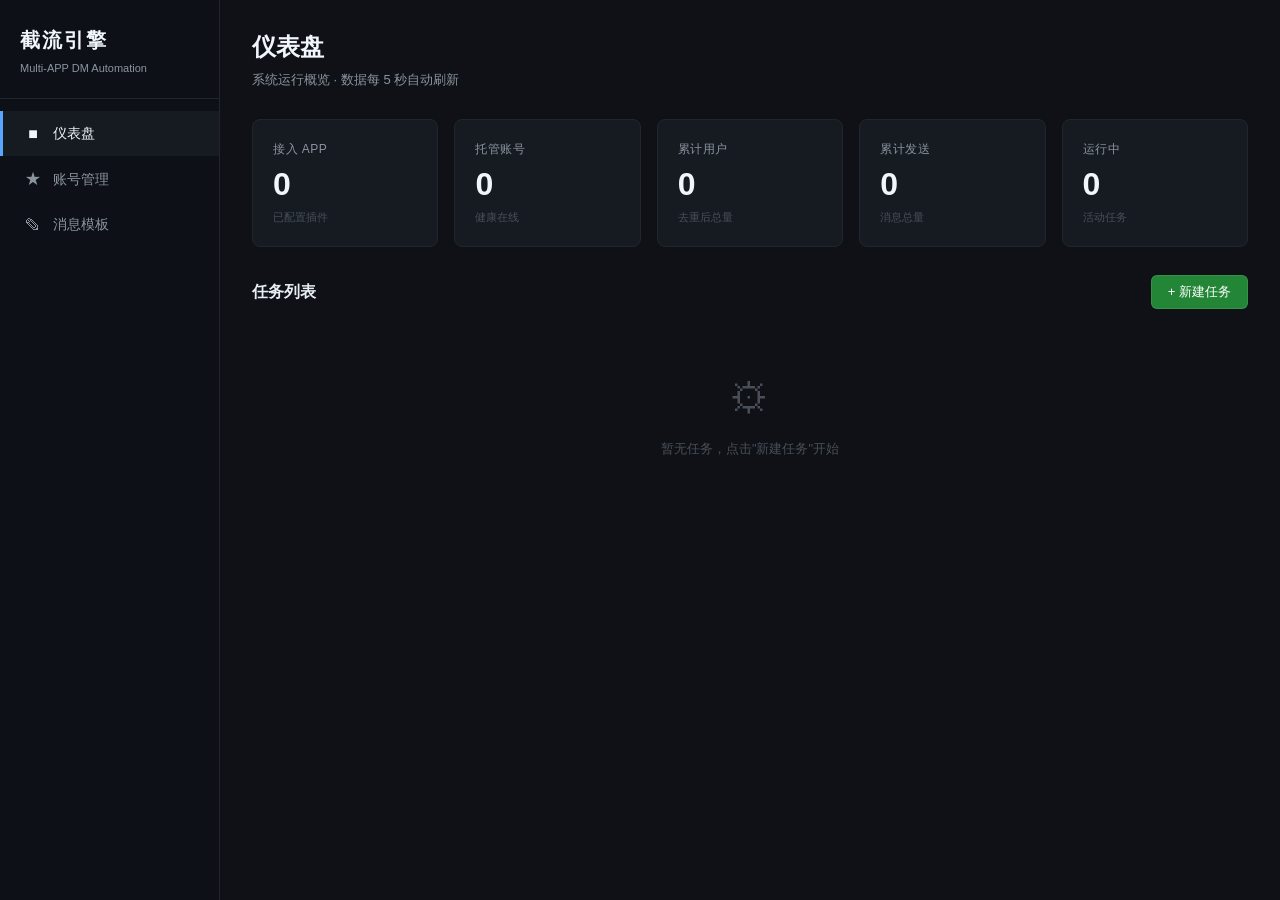
==== engine/static/index.html @ d3ec5ef3 "feat: add dashboard SPA with task/account/template management" ====
<!DOCTYPE html>
<html lang="zh-CN">
<head>
<meta charset="UTF-8">
<meta name="viewport" content="width=device-width, initial-scale=1.0">
<title>截流引擎 — 多APP私域自动化</title>
<style>
/* ===== Reset & Base ===== */
*, *::before, *::after { box-sizing: border-box; margin: 0; padding: 0; }
html, body { height: 100%; }
body {
  font-family: -apple-system, BlinkMacSystemFont, "Segoe UI", "PingFang SC", "Microsoft YaHei", "Helvetica Neue", sans-serif;
  background: #0f1117;
  color: #c9d1d9;
  font-size: 14px;
  line-height: 1.6;
  display: flex;
}
a { color: #58a6ff; text-decoration: none; }
a:hover { text-decoration: underline; }

/* ===== Sidebar ===== */
.sidebar {
  width: 220px;
  min-width: 220px;
  height: 100vh;
  position: sticky;
  top: 0;
  background: #0d1117;
  border-right: 1px solid #21262d;
  display: flex;
  flex-direction: column;
  padding: 0;
  z-index: 100;
}
.sidebar-logo {
  padding: 24px 20px 20px;
  border-bottom: 1px solid #21262d;
}
.sidebar-logo h1 {
  font-size: 20px;
  font-weight: 700;
  color: #f0f6fc;
  letter-spacing: 2px;
}
.sidebar-logo .subtitle {
  font-size: 11px;
  color: #8b949e;
  margin-top: 4px;
}
.sidebar-nav {
  flex: 1;
  padding: 12px 0;
}
.sidebar-nav a {
  display: flex;
  align-items: center;
  gap: 10px;
  padding: 10px 20px;
  color: #8b949e;
  font-size: 14px;
  transition: all 0.15s;
  cursor: pointer;
  border-left: 3px solid transparent;
}
.sidebar-nav a:hover { color: #c9d1d9; background: #161b22; text-decoration: none; }
.sidebar-nav a.active {
  color: #f0f6fc;
  background: #161b22;
  border-left-color: #58a6ff;
}
.sidebar-nav a .icon { font-size: 16px; width: 20px; text-align: center; }

/* ===== Main ===== */
.main {
  flex: 1;
  overflow-y: auto;
  padding: 28px 32px;
}

/* ===== Page Header ===== */
.page-header {
  margin-bottom: 28px;
}
.page-header h2 {
  font-size: 24px;
  font-weight: 600;
  color: #f0f6fc;
}
.page-header p {
  font-size: 13px;
  color: #8b949e;
  margin-top: 4px;
}

/* ===== Stats Row ===== */
.stats-row {
  display: grid;
  grid-template-columns: repeat(5, 1fr);
  gap: 16px;
  margin-bottom: 28px;
}
.stat-card {
  background: #161b22;
  border: 1px solid #21262d;
  border-radius: 8px;
  padding: 20px;
  transition: border-color 0.15s;
}
.stat-card:hover { border-color: #30363d; }
.stat-card .stat-label {
  font-size: 12px;
  color: #8b949e;
  text-transform: uppercase;
  letter-spacing: 0.5px;
  margin-bottom: 8px;
}
.stat-card .stat-value {
  font-size: 32px;
  font-weight: 700;
  color: #f0f6fc;
  line-height: 1.1;
}
.stat-card .stat-hint {
  font-size: 11px;
  color: #484f58;
  margin-top: 6px;
}

/* ===== Section ===== */
.section-header {
  display: flex;
  align-items: center;
  justify-content: space-between;
  margin-bottom: 16px;
}
.section-header h3 {
  font-size: 16px;
  font-weight: 600;
  color: #e6edf3;
}

/* ===== Buttons ===== */
.btn {
  display: inline-flex;
  align-items: center;
  gap: 6px;
  padding: 7px 16px;
  border-radius: 6px;
  font-size: 13px;
  font-weight: 500;
  cursor: pointer;
  border: 1px solid #30363d;
  background: #21262d;
  color: #c9d1d9;
  transition: all 0.15s;
  white-space: nowrap;
}
.btn:hover { background: #30363d; border-color: #484f58; }
.btn-primary {
  background: #238636;
  color: #fff;
  border-color: rgba(240,246,252,0.1);
}
.btn-primary:hover { background: #2ea043; }
.btn-danger { color: #f85149; }
.btn-danger:hover { background: #490202; border-color: #f85149; color: #fff; }
.btn-sm { padding: 4px 10px; font-size: 12px; }
.btn-xs { padding: 2px 8px; font-size: 11px; }

/* ===== Task Cards ===== */
.task-list {
  display: flex;
  flex-direction: column;
  gap: 12px;
}
.task-card {
  background: #161b22;
  border: 1px solid #21262d;
  border-radius: 8px;
  padding: 16px 20px;
  transition: border-color 0.15s;
}
.task-card:hover { border-color: #30363d; }
.task-card-header {
  display: flex;
  align-items: center;
  justify-content: space-between;
  margin-bottom: 10px;
}
.task-card-title {
  font-weight: 600;
  font-size: 14px;
  color: #e6edf3;
}
.task-card-meta {
  font-size: 12px;
  color: #8b949e;
}
.task-progress-bar {
  height: 6px;
  background: #21262d;
  border-radius: 3px;
  overflow: hidden;
  margin-bottom: 10px;
}
.task-progress-fill {
  height: 100%;
  background: linear-gradient(90deg, #238636, #2ea043);
  border-radius: 3px;
  transition: width 0.5s ease;
}
.task-detail-grid {
  display: grid;
  grid-template-columns: repeat(6, 1fr);
  gap: 8px;
  font-size: 12px;
}
.task-detail-item {
  text-align: center;
}
.task-detail-item .val {
  font-size: 16px;
  font-weight: 600;
  color: #e6edf3;
}
.task-detail-item .lbl {
  font-size: 10px;
  color: #8b949e;
  margin-top: 2px;
}
.task-actions {
  display: flex;
  gap: 8px;
  margin-top: 10px;
  justify-content: flex-end;
}
.status-badge {
  display: inline-block;
  padding: 2px 10px;
  border-radius: 12px;
  font-size: 11px;
  font-weight: 500;
}
.status-idle { background: #21262d; color: #8b949e; }
.status-running { background: #1b3a1e; color: #3fb950; }
.status-done { background: #0d2847; color: #58a6ff; }
.status-error { background: #490202; color: #f85149; }

/* ===== Modal ===== */
.modal-overlay {
  display: none;
  position: fixed;
  inset: 0;
  background: rgba(1,4,9,0.75);
  z-index: 1000;
  justify-content: center;
  align-items: flex-start;
  padding-top: 60px;
}
.modal-overlay.open { display: flex; }
.modal {
  background: #161b22;
  border: 1px solid #30363d;
  border-radius: 12px;
  width: 560px;
  max-width: 90vw;
  max-height: 80vh;
  overflow-y: auto;
  box-shadow: 0 8px 24px rgba(0,0,0,0.5);
}
.modal-header {
  display: flex;
  align-items: center;
  justify-content: space-between;
  padding: 18px 24px;
  border-bottom: 1px solid #21262d;
}
.modal-header h3 { font-size: 16px; font-weight: 600; color: #e6edf3; }
.modal-close {
  background: none;
  border: none;
  color: #8b949e;
  font-size: 20px;
  cursor: pointer;
  padding: 0;
  line-height: 1;
}
.modal-close:hover { color: #f0f6fc; }
.modal-body { padding: 24px; }
.modal-footer {
  padding: 16px 24px;
  border-top: 1px solid #21262d;
  display: flex;
  justify-content: flex-end;
  gap: 8px;
}

/* ===== Forms ===== */
.form-group { margin-bottom: 16px; }
.form-group label {
  display: block;
  font-size: 13px;
  font-weight: 500;
  color: #e6edf3;
  margin-bottom: 6px;
}
.form-group .hint {
  font-size: 11px;
  color: #8b949e;
  margin-left: 6px;
  font-weight: 400;
}
.form-control {
  width: 100%;
  padding: 8px 12px;
  border-radius: 6px;
  border: 1px solid #30363d;
  background: #0d1117;
  color: #c9d1d9;
  font-size: 13px;
  font-family: inherit;
  transition: border-color 0.15s;
}
.form-control:focus { outline: none; border-color: #58a6ff; box-shadow: 0 0 0 3px rgba(88,166,255,0.15); }
select.form-control { cursor: pointer; }
textarea.form-control { resize: vertical; min-height: 60px; }
.form-row { display: flex; gap: 12px; }
.form-row .form-group { flex: 1; }

/* ===== Tag List ===== */
.tag-list {
  display: flex;
  flex-wrap: wrap;
  gap: 6px;
  margin-top: 8px;
}
.tag {
  display: inline-flex;
  align-items: center;
  gap: 4px;
  padding: 3px 10px;
  border-radius: 4px;
  font-size: 12px;
  background: #21262d;
  color: #c9d1d9;
  border: 1px solid #30363d;
}
.tag .tag-remove {
  cursor: pointer;
  color: #8b949e;
  font-size: 14px;
  line-height: 1;
}
.tag .tag-remove:hover { color: #f85149; }

/* ===== Table ===== */
.data-table {
  width: 100%;
  border-collapse: collapse;
  font-size: 13px;
}
.data-table th {
  text-align: left;
  padding: 8px 12px;
  color: #8b949e;
  font-weight: 500;
  border-bottom: 1px solid #21262d;
  font-size: 12px;
}
.data-table td {
  padding: 8px 12px;
  border-bottom: 1px solid #21262d;
  color: #c9d1d9;
}
.data-table tr:hover td { background: #1c2129; }

/* ===== Toast ===== */
.toast-container {
  position: fixed;
  top: 20px;
  right: 20px;
  z-index: 9999;
  display: flex;
  flex-direction: column;
  gap: 8px;
}
.toast {
  padding: 12px 20px;
  border-radius: 6px;
  font-size: 13px;
  color: #fff;
  animation: slideIn 0.3s ease;
  max-width: 400px;
}
.toast-success { background: #238636; }
.toast-error { background: #da3633; }
.toast-info { background: #1f6feb; }
@keyframes slideIn {
  from { transform: translateX(100%); opacity: 0; }
  to { transform: translateX(0); opacity: 1; }
}

/* ===== Empty State ===== */
.empty-state {
  text-align: center;
  padding: 40px 20px;
  color: #484f58;
}
.empty-state .icon { font-size: 40px; margin-bottom: 10px; }
.empty-state p { font-size: 13px; }

/* ===== Loading ===== */
.loading { text-align: center; padding: 20px; color: #8b949e; font-size: 13px; }
.spinner {
  display: inline-block;
  width: 16px; height: 16px;
  border: 2px solid #30363d;
  border-top-color: #58a6ff;
  border-radius: 50%;
  animation: spin 0.6s linear infinite;
  vertical-align: middle;
  margin-right: 6px;
}
@keyframes spin { to { transform: rotate(360deg); } }

/* ===== Hidden ===== */
.hidden { display: none !important; }

/* ===== Scrollbar ===== */
::-webkit-scrollbar { width: 8px; }
::-webkit-scrollbar-track { background: #0d1117; }
::-webkit-scrollbar-thumb { background: #30363d; border-radius: 4px; }
::-webkit-scrollbar-thumb:hover { background: #484f58; }

/* ===== Responsive ===== */
@media (max-width: 900px) {
  .stats-row { grid-template-columns: repeat(3, 1fr); }
  .task-detail-grid { grid-template-columns: repeat(3, 1fr); }
}
@media (max-width: 600px) {
  .sidebar { width: 60px; min-width: 60px; }
  .sidebar-logo h1 { font-size: 14px; letter-spacing: 0; }
  .sidebar-logo .subtitle { display: none; }
  .sidebar-nav a span:not(.icon) { display: none; }
  .stats-row { grid-template-columns: repeat(2, 1fr); }
  .task-detail-grid { grid-template-columns: repeat(2, 1fr); }
  .form-row { flex-direction: column; }
}
</style>
</head>
<body>

<!-- ===== Sidebar ===== -->
<aside class="sidebar">
  <div class="sidebar-logo">
    <h1>截流引擎</h1>
    <div class="subtitle">Multi-APP DM Automation</div>
  </div>
  <nav class="sidebar-nav">
    <a data-view="dashboard" class="active" onclick="switchView('dashboard')">
      <span class="icon">&#9632;</span> 仪表盘
    </a>
    <a data-view="accounts" onclick="switchView('accounts')">
      <span class="icon">&#9733;</span> 账号管理
    </a>
    <a data-view="templates" onclick="switchView('templates')">
      <span class="icon">&#9998;</span> 消息模板
    </a>
  </nav>
</aside>

<!-- ===== Main Content ===== -->
<main class="main" id="mainContent"></main>

<!-- ===== Toast Container ===== -->
<div class="toast-container" id="toastContainer"></div>

<!-- ===== New Task Modal ===== -->
<div class="modal-overlay" id="taskModalOverlay">
  <div class="modal">
    <div class="modal-header">
      <h3>新建任务</h3>
      <button class="modal-close" onclick="closeModal('taskModalOverlay')">&times;</button>
    </div>
    <div class="modal-body">
      <div class="form-row">
        <div class="form-group">
          <label>目标 APP</label>
          <select class="form-control" id="taskAppSelect" onchange="onTaskAppChange()">
            <option value="">— 选择 APP —</option>
          </select>
        </div>
        <div class="form-group">
          <label>使用账号</label>
          <select class="form-control" id="taskAccountSelect">
            <option value="">— 先选择 APP —</option>
          </select>
        </div>
      </div>
      <div class="form-group">
        <label>筛选条件 <span class="hint">（可选，留空表示不限制）</span></label>
      </div>
      <div class="form-row">
        <div class="form-group">
          <label>性别限制</label>
          <select class="form-control" id="taskGenderFilter">
            <option value="">不限</option>
            <option value="male">男</option>
            <option value="female">女</option>
          </select>
        </div>
        <div class="form-group">
          <label>最高段位</label>
          <select class="form-control" id="taskRankFilter">
            <option value="0">不限</option>
            <option value="1">1段</option>
            <option value="2">2段</option>
            <option value="3">3段</option>
            <option value="4">4段</option>
            <option value="5">5段</option>
            <option value="6">6段</option>
            <option value="7">7段</option>
            <option value="8">8段</option>
            <option value="9">9段</option>
          </select>
        </div>
        <div class="form-group">
          <label>房间类型</label>
          <select class="form-control" id="taskRoomTypeFilter">
            <option value="">不限</option>
            <option value="public">公开房</option>
            <option value="private">私密房</option>
          </select>
        </div>
      </div>
      <div class="form-group">
        <label style="display:flex;align-items:center;gap:8px;cursor:pointer;">
          <input type="checkbox" id="taskSkipSent" style="width:16px;height:16px;accent-color:#238636;">
          跳过已发送用户
        </label>
      </div>
    </div>
    <div class="modal-footer">
      <button class="btn" onclick="closeModal('taskModalOverlay')">取消</button>
      <button class="btn btn-primary" onclick="createTask()">创建并启动</button>
    </div>
  </div>
</div>

<!-- ===== Account Management Modal ===== -->
<div class="modal-overlay" id="accountModalOverlay">
  <div class="modal">
    <div class="modal-header">
      <h3>账号管理</h3>
      <button class="modal-close" onclick="closeModal('accountModalOverlay')">&times;</button>
    </div>
    <div class="modal-body">
      <div class="form-group">
        <label>目标 APP</label>
        <select class="form-control" id="accountAppSelect" onchange="onAccountAppChange()">
          <option value="">— 选择 APP —</option>
        </select>
      </div>
      <div id="accountAddSection" class="hidden">
        <div style="border:1px solid #21262d;border-radius:8px;padding:16px;margin-bottom:16px;">
          <h4 style="font-size:14px;color:#e6edf3;margin-bottom:12px;">添加账号</h4>
          <div class="form-row">
            <div class="form-group">
              <label>手机号</label>
              <input class="form-control" id="newAccountPhone" placeholder="13800000000">
            </div>
            <div class="form-group">
              <label>Token</label>
              <input class="form-control" id="newAccountToken" placeholder="Bearer token 或 API key">
            </div>
          </div>
          <button class="btn btn-primary" onclick="addAccount()">添加</button>
        </div>
        <h4 style="font-size:14px;color:#e6edf3;margin-bottom:8px;">已有账号</h4>
        <div id="accountListContainer">
          <p class="empty-state">请先选择 APP</p>
        </div>
      </div>
    </div>
    <div class="modal-footer">
      <button class="btn" onclick="closeModal('accountModalOverlay')">关闭</button>
    </div>
  </div>
</div>

<!-- ===== Template Modal ===== -->
<div class="modal-overlay" id="templateModalOverlay">
  <div class="modal">
    <div class="modal-header">
      <h3>消息模板管理</h3>
      <button class="modal-close" onclick="closeModal('templateModalOverlay')">&times;</button>
    </div>
    <div class="modal-body">
      <div class="form-group">
        <label>目标 APP</label>
        <select class="form-control" id="templateAppSelect" onchange="loadTemplates()">
          <option value="">— 选择 APP —</option>
        </select>
      </div>
      <div id="templateEditSection" class="hidden">
        <div style="border:1px solid #21262d;border-radius:8px;padding:16px;margin-bottom:16px;">
          <h4 style="font-size:14px;color:#e6edf3;margin-bottom:12px;">添加模板</h4>
          <textarea class="form-control" id="newTemplateContent" placeholder="输入模板内容，支持 {nickname} {room_name} 等变量"></textarea>
          <button class="btn btn-primary" style="margin-top:8px;" onclick="addTemplate()">添加</button>
        </div>
        <h4 style="font-size:14px;color:#e6edf3;margin-bottom:8px;">当前模板列表</h4>
        <div id="templateListContainer">
          <p class="empty-state">请先选择 APP</p>
        </div>
        <button class="btn btn-primary" style="margin-top:12px;" onclick="saveTemplates()">保存修改</button>
      </div>
    </div>
    <div class="modal-footer">
      <button class="btn" onclick="closeModal('templateModalOverlay')">关闭</button>
    </div>
  </div>
</div>

<script>
// ===== State =====
let currentView = 'dashboard';
let apps = [];
let tasks = [];
let stats = {};
let accounts = [];
let templates = [];
let refreshTimer = null;

// ===== Init =====
document.addEventListener('DOMContentLoaded', () => {
  loadApps();
  switchView('dashboard');
  refreshTimer = setInterval(refreshCurrentView, 5000);
});

// ===== Navigation =====
function switchView(view) {
  currentView = view;
  document.querySelectorAll('.sidebar-nav a').forEach(a => a.classList.remove('active'));
  const link = document.querySelector(`[data-view="${view}"]`);
  if (link) link.classList.add('active');

  switch (view) {
    case 'dashboard': renderDashboard(); break;
    case 'accounts': renderAccountsPage(); break;
    case 'templates': renderTemplatesPage(); break;
  }
}

function refreshCurrentView() {
  switch (currentView) {
    case 'dashboard': fetchDashboardData().then(renderDashboard); break;
  }
}

// ===== Toast =====
function toast(msg, type = 'info') {
  const container = document.getElementById('toastContainer');
  const el = document.createElement('div');
  el.className = `toast toast-${type}`;
  el.textContent = msg;
  container.appendChild(el);
  setTimeout(() => { el.style.opacity = '0'; el.style.transition = 'opacity 0.3s'; }, 2500);
  setTimeout(() => el.remove(), 3000);
}

// ===== Modal =====
function openModal(id) { document.getElementById(id).classList.add('open'); }
function closeModal(id) { document.getElementById(id).classList.remove('open'); }

// ===== API =====
const API = {
  async get(url) {
    const res = await fetch(url);
    if (!res.ok) throw new Error(`HTTP ${res.status}: ${res.statusText}`);
    return res.json();
  },
  async post(url, data) {
    const res = await fetch(url, {
      method: 'POST',
      headers: { 'Content-Type': 'application/json' },
      body: JSON.stringify(data)
    });
    if (!res.ok) throw new Error(`HTTP ${res.status}: ${res.statusText}`);
    return res.json();
  },
  async put(url, data) {
    const res = await fetch(url, {
      method: 'PUT',
      headers: { 'Content-Type': 'application/json' },
      body: JSON.stringify(data)
    });
    if (!res.ok) throw new Error(`HTTP ${res.status}: ${res.statusText}`);
    return res.json();
  }
};

// ===== Loaders =====
async function loadApps() {
  try { apps = await API.get('/api/apps'); } catch (e) { console.error('loadApps:', e); }
  populateAppSelects();
}

async function fetchDashboardData() {
  try {
    const [s, t] = await Promise.all([API.get('/api/stats'), API.get('/api/tasks')]);
    stats = s; tasks = t;
  } catch (e) { console.error('fetchDashboardData:', e); }
}

function populateAppSelects() {
  const selects = ['taskAppSelect', 'accountAppSelect', 'templateAppSelect'];
  selects.forEach(id => {
    const sel = document.getElementById(id);
    if (!sel) return;
    sel.innerHTML = '<option value="">— 选择 APP —</option>';
    apps.forEach(a => {
      sel.innerHTML += `<option value="${escHtml(a.name)}">${escHtml(a.name)}${a.has_plugin ? '' : ' (无插件)'}</option>`;
    });
  });
}

// ===== Dashboard =====
async function renderDashboard() {
  const main = document.getElementById('mainContent');
  if (tasks.length === 0 && !stats.app_count) {
    // First load — show skeleton briefly, then fetch
    main.innerHTML = '<div class="loading"><span class="spinner"></span>加载中...</div>';
    await fetchDashboardData();
    // Re-render after fetch
  }

  let running = stats.running_tasks || 0;
  let sentTotal = stats.total_sent || 0;
  let appCount = stats.app_count || 0;
  let accountCount = stats.account_count || 0;
  let userTotal = stats.total_users || 0;

  let html = '';
  html += `<div class="page-header"><h2>仪表盘</h2><p>系统运行概览 · 数据每 5 秒自动刷新</p></div>`;
  html += `<div class="stats-row">`;
  html += statCard('接入 APP', appCount, '已配置插件');
  html += statCard('托管账号', accountCount, '健康在线');
  html += statCard('累计用户', userTotal, '去重后总量');
  html += statCard('累计发送', sentTotal, '消息总量');
  html += statCard('运行中', running, '活动任务');
  html += `</div>`;

  // Toolbar
  html += `<div class="section-header"><h3>任务列表</h3><button class="btn btn-primary" onclick="openNewTaskModal()">+ 新建任务</button></div>`;

  // Tasks
  if (!tasks || tasks.length === 0) {
    html += `<div class="empty-state"><div class="icon">&#9881;</div><p>暂无任务，点击"新建任务"开始</p></div>`;
  } else {
    html += `<div class="task-list">`;
    tasks.forEach(t => {
      html += renderTaskCard(t);
    });
    html += `</div>`;
  }

  main.innerHTML = html;
}

function statCard(label, value, hint) {
  return `<div class="stat-card">
    <div class="stat-label">${escHtml(label)}</div>
    <div class="stat-value">${value}</div>
    <div class="stat-hint">${escHtml(hint)}</div>
  </div>`;
}

function renderTaskCard(t) {
  let statusClass = 'status-idle';
  let statusText = '待启动';
  if (t.status === 'running') { statusClass = 'status-running'; statusText = '运行中'; }
  else if (t.status === 'done') { statusClass = 'status-done'; statusText = '已完成'; }
  else if (t.status === 'error') { statusClass = 'status-error'; statusText = '异常'; }

  let totalProc = (t.rooms_fetched || 0) + (t.users_fetched || 0) + (t.users_deduped || 0) + (t.msg_sent || 0);
  let totalMax = Math.max(totalProc, 1);
  let progress = totalProc > 0 ? Math.round(( (t.msg_success || 0) / Math.max(totalMax, 1) ) * 100) : 0;
  if (t.status === 'done') progress = 100;
  if (t.status === 'running' && progress === 0) progress = Math.min(Math.round(totalProc / 400 * 100), 90);

  return `<div class="task-card">
    <div class="task-card-header">
      <div>
        <span class="task-card-title">${escHtml(t.app_name || '—')} · 任务 #${t.id}</span>
        <span class="status-badge ${statusClass}" style="margin-left:10px;">${statusText}</span>
      </div>
      <div class="task-card-meta">创建于 ${t.created_at || '—'}</div>
    </div>
    <div class="task-progress-bar">
      <div class="task-progress-fill" style="width:${progress}%"></div>
    </div>
    <div class="task-detail-grid">
      <div class="task-detail-item"><div class="val">${t.rooms_fetched ?? '—'}</div><div class="lbl">房间获取</div></div>
      <div class="task-detail-item"><div class="val">${t.users_fetched ?? '—'}</div><div class="lbl">用户获取</div></div>
      <div class="task-detail-item"><div class="val">${t.users_deduped ?? '—'}</div><div class="lbl">去重用户</div></div>
      <div class="task-detail-item"><div class="val">${t.msg_sent ?? '—'}</div><div class="lbl">消息发送</div></div>
      <div class="task-detail-item"><div class="val">${t.msg_success ?? '—'}</div><div class="lbl">发送成功</div></div>
      <div class="task-detail-item"><div class="val">${t.msg_failed ?? '—'}</div><div class="lbl">发送失败</div></div>
    </div>
    <div class="task-actions">
      ${t.status === 'idle' ? `<button class="btn btn-sm btn-primary" onclick="runTask(${t.id})">&#9654; 启动</button>` : ''}
      ${t.status === 'running' ? `<button class="btn btn-sm" disabled>运行中...</button>` : ''}
    </div>
  </div>`;
}

// ===== New Task =====
async function openNewTaskModal() {
  populateAppSelects();
  document.getElementById('taskAccountSelect').innerHTML = '<option value="">— 先选择 APP —</option>';
  document.getElementById('taskGenderFilter').value = '';
  document.getElementById('taskRankFilter').value = '0';
  document.getElementById('taskRoomTypeFilter').value = '';
  document.getElementById('taskSkipSent').checked = false;
  openModal('taskModalOverlay');
}

async function onTaskAppChange() {
  const appName = document.getElementById('taskAppSelect').value;
  const sel = document.getElementById('taskAccountSelect');
  if (!appName) { sel.innerHTML = '<option value="">— 先选择 APP —</option>'; return; }
  sel.innerHTML = '<option value="">加载中...</option>';
  try {
    accounts = await API.get(`/api/accounts?app_name=${encodeURIComponent(appName)}`);
    sel.innerHTML = '<option value="">— 选择账号 —</option>';
    accounts.forEach(a => {
      sel.innerHTML += `<option value="${a.id}">${escHtml(a.phone)} (${escHtml(a.health_status)})</option>`;
    });
  } catch (e) {
    sel.innerHTML = '<option value="">加载失败</option>';
    toast('加载账号失败: ' + e.message, 'error');
  }
}

async function createTask() {
  const appName = document.getElementById('taskAppSelect').value;
  const accountId = document.getElementById('taskAccountSelect').value;
  if (!appName) return toast('请选择目标 APP', 'error');
  if (!accountId) return toast('请选择账号', 'error');

  const config = { filters: {} };
  const gender = document.getElementById('taskGenderFilter').value;
  const rankMax = document.getElementById('taskRankFilter').value;
  const roomType = document.getElementById('taskRoomTypeFilter').value;
  const skipSent = document.getElementById('taskSkipSent').checked;

  if (gender) config.filters.gender = gender;
  if (rankMax && rankMax !== '0') config.filters.rank_max = parseInt(rankMax);
  if (roomType) config.filters.room_type = roomType;
  if (skipSent) config.filters.skip_sent = true;

  try {
    const task = await API.post('/api/tasks', {
      app_name: appName,
      account_id: parseInt(accountId),
      config
    });
    closeModal('taskModalOverlay');
    toast(`任务 #${task.id} 已创建`, 'success');
    // Auto-run
    try {
      await API.post(`/api/tasks/${task.id}/run`);
      toast(`任务 #${task.id} 已启动`, 'success');
    } catch (e) {
      toast(`任务已创建但启动失败: ${e.message}`, 'error');
    }
    await fetchDashboardData();
    renderDashboard();
  } catch (e) {
    toast('创建任务失败: ' + e.message, 'error');
  }
}

async function runTask(id) {
  try {
    await API.post(`/api/tasks/${id}/run`);
    toast(`任务 #${id} 已启动`, 'success');
    await fetchDashboardData();
    renderDashboard();
  } catch (e) {
    toast('启动失败: ' + e.message, 'error');
  }
}

// ===== Accounts Page =====
function renderAccountsPage() {
  const main = document.getElementById('mainContent');
  main.innerHTML = `
    <div class="page-header">
      <h2>账号管理</h2>
      <p>管理与各 APP 绑定的运营账号</p>
    </div>
    <button class="btn btn-primary" onclick="openAccountModal()">+ 管理账号</button>
    <div style="margin-top:20px;" id="accountsPreview">
      <p class="empty-state">点击上方按钮进入账号管理</p>
    </div>
  `;
}

async function openAccountModal() {
  populateAppSelects();
  document.getElementById('accountAddSection').classList.add('hidden');
  document.getElementById('accountListContainer').innerHTML = '<p class="empty-state">请先选择 APP</p>';
  openModal('accountModalOverlay');
}

async function onAccountAppChange() {
  const appName = document.getElementById('accountAppSelect').value;
  if (!appName) {
    document.getElementById('accountAddSection').classList.add('hidden');
    return;
  }
  document.getElementById('accountAddSection').classList.remove('hidden');
  await loadAccountsForApp(appName);
}

async function loadAccountsForApp(appName) {
  const container = document.getElementById('accountListContainer');
  container.innerHTML = '<div class="loading"><span class="spinner"></span>加载中...</div>';
  try {
    accounts = await API.get(`/api/accounts?app_name=${encodeURIComponent(appName)}`);
    if (accounts.length === 0) {
      container.innerHTML = '<p class="empty-state">暂无账号，请添加</p>';
    } else {
      let html = '<table class="data-table"><thead><tr><th>ID</th><th>手机号</th><th>健康状态</th></tr></thead><tbody>';
      accounts.forEach(a => {
        html += `<tr><td>${a.id}</td><td>${escHtml(a.phone)}</td><td>${escHtml(a.health_status || '—')}</td></tr>`;
      });
      html += '</tbody></table>';
      container.innerHTML = html;
    }
  } catch (e) {
    container.innerHTML = '<p class="empty-state">加载失败</p>';
    toast('加载账号失败: ' + e.message, 'error');
  }
}

async function addAccount() {
  const appName = document.getElementById('accountAppSelect').value;
  const phone = document.getElementById('newAccountPhone').value.trim();
  const token = document.getElementById('newAccountToken').value.trim();
  if (!appName) return toast('请先选择 APP', 'error');
  if (!phone) return toast('请输入手机号', 'error');
  if (!token) return toast('请输入 Token', 'error');

  try {
    await API.post('/api/accounts', { app_name: appName, phone, token });
    toast('账号添加成功', 'success');
    document.getElementById('newAccountPhone').value = '';
    document.getElementById('newAccountToken').value = '';
    await loadAccountsForApp(appName);
  } catch (e) {
    toast('添加失败: ' + e.message, 'error');
  }
}

// ===== Templates Page =====
function renderTemplatesPage() {
  const main = document.getElementById('mainContent');
  main.innerHTML = `
    <div class="page-header">
      <h2>消息模板</h2>
      <p>管理各 APP 的私信模板内容</p>
    </div>
    <button class="btn btn-primary" onclick="openTemplateModal()">管理模板</button>
    <div style="margin-top:20px;" id="templatesPreview">
      <p class="empty-state">点击上方按钮进入模板管理</p>
    </div>
  `;
}

async function openTemplateModal() {
  populateAppSelects();
  document.getElementById('templateEditSection').classList.add('hidden');
  document.getElementById('templateListContainer').innerHTML = '<p class="empty-state">请先选择 APP</p>';
  openModal('templateModalOverlay');
}

async function loadTemplates() {
  const appName = document.getElementById('templateAppSelect').value;
  if (!appName) {
    document.getElementById('templateEditSection').classList.add('hidden');
    return;
  }
  document.getElementById('templateEditSection').classList.remove('hidden');
  const container = document.getElementById('templateListContainer');
  container.innerHTML = '<div class="loading"><span class="spinner"></span>加载中...</div>';
  try {
    const data = await API.get(`/api/templates/${encodeURIComponent(appName)}`);
    templates = data.templates || [];
    if (templates.length === 0) {
      container.innerHTML = '<p class="empty-state">暂无模板，请添加</p>';
    } else {
      let html = '';
      templates.forEach((t, i) => {
        html += `<div class="tag" style="margin-bottom:4px;display:flex;justify-content:space-between;align-items:center;padding:8px 12px;">
          <span style="flex:1;word-break:break-all;">${escHtml(t)}</span>
          <span class="tag-remove" onclick="removeTemplate(${i})" title="删除">&times;</span>
        </div>`;
      });
      container.innerHTML = html;
    }
  } catch (e) {
    container.innerHTML = '<p class="empty-state">加载失败</p>';
    toast('加载模板失败: ' + e.message, 'error');
  }
}

function removeTemplate(index) {
  templates.splice(index, 1);
  renderTemplateList();
}

function renderTemplateList() {
  const container = document.getElementById('templateListContainer');
  if (templates.length === 0) {
    container.innerHTML = '<p class="empty-state">暂无模板，请添加</p>';
  } else {
    let html = '';
    templates.forEach((t, i) => {
      html += `<div class="tag" style="margin-bottom:4px;display:flex;justify-content:space-between;align-items:center;padding:8px 12px;">
        <span style="flex:1;word-break:break-all;">${escHtml(t)}</span>
        <span class="tag-remove" onclick="removeTemplate(${i})" title="删除">&times;</span>
      </div>`;
    });
    container.innerHTML = html;
  }
}

function addTemplate() {
  const textarea = document.getElementById('newTemplateContent');
  const content = textarea.value.trim();
  if (!content) return toast('请输入模板内容', 'error');
  templates.push(content);
  textarea.value = '';
  renderTemplateList();
  toast('模板已添加（尚未保存）', 'info');
}

async function saveTemplates() {
  const appName = document.getElementById('templateAppSelect').value;
  if (!appName) return toast('请先选择 APP', 'error');
  try {
    await API.put(`/api/templates/${encodeURIComponent(appName)}`, {
      app_name: appName,
      templates
    });
    toast('模板保存成功', 'success');
  } catch (e) {
    toast('保存失败: ' + e.message, 'error');
  }
}

// ===== Utility =====
function escHtml(str) {
  if (str === null || str === undefined) return '';
  const div = document.createElement('div');
  div.textContent = str;
  return div.innerHTML;
}

// ===== Overlay click to close =====
document.addEventListener('click', (e) => {
  if (e.target.classList.contains('modal-overlay')) {
    e.target.classList.remove('open');
  }
});

// ===== Keyboard =====
document.addEventListener('keydown', (e) => {
  if (e.key === 'Escape') {
    document.querySelectorAll('.modal-overlay.open').forEach(o => o.classList.remove('open'));
  }
});
</script>
</body>
</html>
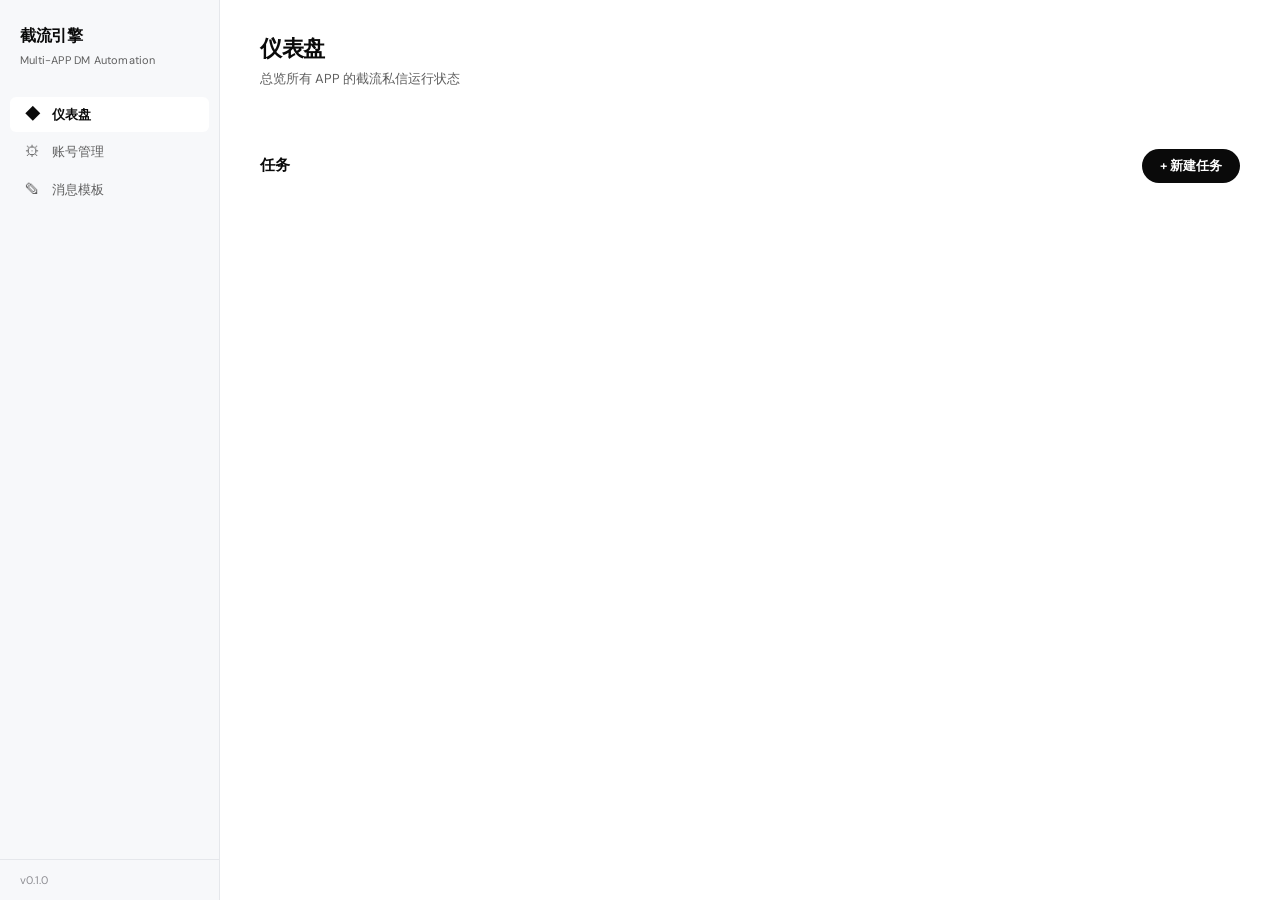
==== commit 123a06ba: "refactor: redesign dashboard with light theme and DESIGN.md tokens - Switch from dark to light theme" ====
--- a/engine/static/index.html
+++ b/engine/static/index.html
@@ -3,1087 +3,745 @@
 <head>
 <meta charset="UTF-8">
 <meta name="viewport" content="width=device-width, initial-scale=1.0">
-<title>截流引擎 — 多APP私域自动化</title>
+<title>截流引擎</title>
+<link rel="preconnect" href="https://fonts.googleapis.com">
+<link rel="preconnect" href="https://fonts.gstatic.com" crossorigin>
+<link href="https://fonts.googleapis.com/css2?family=DM+Sans:wght@400;500;600;700&display=swap" rel="stylesheet">
 <style>
-/* ===== Reset & Base ===== */
+/* ── Reset & Base ── */
 *, *::before, *::after { box-sizing: border-box; margin: 0; padding: 0; }
 html, body { height: 100%; }
 body {
-  font-family: -apple-system, BlinkMacSystemFont, "Segoe UI", "PingFang SC", "Microsoft YaHei", "Helvetica Neue", sans-serif;
-  background: #0f1117;
-  color: #c9d1d9;
+  font-family: "DM Sans", -apple-system, BlinkMacSystemFont, "PingFang SC", "Microsoft YaHei", sans-serif;
+  background: #ffffff;
+  color: #222222;
   font-size: 14px;
-  line-height: 1.6;
+  line-height: 1.5;
   display: flex;
-}
-a { color: #58a6ff; text-decoration: none; }
-a:hover { text-decoration: underline; }
-
-/* ===== Sidebar ===== */
+  -webkit-font-smoothing: antialiased;
+}
+
+/* ── Sidebar ── */
 .sidebar {
-  width: 220px;
-  min-width: 220px;
-  height: 100vh;
-  position: sticky;
-  top: 0;
-  background: #0d1117;
-  border-right: 1px solid #21262d;
-  display: flex;
-  flex-direction: column;
-  padding: 0;
-  z-index: 100;
-}
-.sidebar-logo {
-  padding: 24px 20px 20px;
-  border-bottom: 1px solid #21262d;
-}
-.sidebar-logo h1 {
-  font-size: 20px;
-  font-weight: 700;
-  color: #f0f6fc;
-  letter-spacing: 2px;
-}
-.sidebar-logo .subtitle {
-  font-size: 11px;
-  color: #8b949e;
-  margin-top: 4px;
-}
-.sidebar-nav {
-  flex: 1;
-  padding: 12px 0;
-}
+  width: 220px; min-width: 220px; height: 100vh;
+  position: sticky; top: 0;
+  background: #f7f8fa;
+  border-right: 1px solid #e5e7eb;
+  display: flex; flex-direction: column;
+  padding: 0; z-index: 100;
+}
+.sidebar-brand { padding: 24px 20px 20px; }
+.sidebar-brand .logo {
+  font-size: 16px; font-weight: 700; color: #0a0a0a;
+  letter-spacing: -0.3px;
+}
+.sidebar-brand .sub {
+  font-size: 11px; color: #5f5f5f; margin-top: 4px; letter-spacing: 0.2px;
+}
+.sidebar-nav { flex: 1; padding: 8px 10px; display: flex; flex-direction: column; gap: 2px; }
 .sidebar-nav a {
-  display: flex;
-  align-items: center;
-  gap: 10px;
-  padding: 10px 20px;
-  color: #8b949e;
-  font-size: 14px;
-  transition: all 0.15s;
-  cursor: pointer;
-  border-left: 3px solid transparent;
-}
-.sidebar-nav a:hover { color: #c9d1d9; background: #161b22; text-decoration: none; }
-.sidebar-nav a.active {
-  color: #f0f6fc;
-  background: #161b22;
-  border-left-color: #58a6ff;
-}
-.sidebar-nav a .icon { font-size: 16px; width: 20px; text-align: center; }
-
-/* ===== Main ===== */
-.main {
-  flex: 1;
-  overflow-y: auto;
-  padding: 28px 32px;
-}
-
-/* ===== Page Header ===== */
-.page-header {
-  margin-bottom: 28px;
-}
-.page-header h2 {
-  font-size: 24px;
-  font-weight: 600;
-  color: #f0f6fc;
-}
-.page-header p {
-  font-size: 13px;
-  color: #8b949e;
-  margin-top: 4px;
-}
-
-/* ===== Stats Row ===== */
-.stats-row {
-  display: grid;
-  grid-template-columns: repeat(5, 1fr);
-  gap: 16px;
-  margin-bottom: 28px;
-}
-.stat-card {
-  background: #161b22;
-  border: 1px solid #21262d;
-  border-radius: 8px;
-  padding: 20px;
-  transition: border-color 0.15s;
-}
-.stat-card:hover { border-color: #30363d; }
-.stat-card .stat-label {
+  display: flex; align-items: center; gap: 10px;
+  padding: 8px 12px; border-radius: 6px;
+  color: #5f5f5f; font-size: 13px; font-weight: 500;
+  cursor: pointer; text-decoration: none;
+  transition: background 150ms ease, color 150ms ease;
+}
+.sidebar-nav a:hover { color: #222222; background: #eaecf0; }
+.sidebar-nav a.active { color: #0a0a0a; background: #ffffff; font-weight: 600; }
+.sidebar-nav a .nav-icon { font-size: 15px; width: 20px; text-align: center; line-height: 1; }
+
+.sidebar-footer {
+  padding: 12px 20px; border-top: 1px solid #e5e7eb;
+  font-size: 11px; color: #8e8e93;
+}
+
+/* ── Main ── */
+.main { flex: 1; overflow-y: auto; }
+
+/* ── View switching ── */
+.view { display: none; padding: 32px 40px; }
+.view.active { display: block; }
+
+/* ── Page header ── */
+.page-hd { margin-bottom: 28px; }
+.page-hd h2 { font-size: 22px; font-weight: 700; color: #0a0a0a; letter-spacing: -0.3px; }
+.page-hd p { font-size: 13px; color: #5f5f5f; margin-top: 4px; }
+
+/* ── Stats strip ── */
+.stats-strip {
+  display: flex; gap: 0;
+  background: #f7f8fa; border-radius: 12px;
+  padding: 0; margin-bottom: 32px;
+}
+.stat-item {
+  flex: 1; padding: 20px 24px;
+  border-right: 1px solid #e5e7eb;
+}
+.stat-item:last-child { border-right: none; }
+.stat-item .stat-value {
+  font-size: 28px; font-weight: 700; color: #0a0a0a;
+  letter-spacing: -1px; line-height: 1.1;
+}
+.stat-item .stat-label { font-size: 12px; color: #5f5f5f; margin-top: 6px; font-weight: 500; }
+.stat-item .stat-sub {
+  font-size: 11px; color: #1456f0; margin-top: 4px; font-weight: 600;
+  display: flex; align-items: center; gap: 4px;
+}
+
+/* ── Section header ── */
+.section-hd {
+  display: flex; justify-content: space-between; align-items: center;
+  margin-bottom: 16px;
+}
+.section-hd h3 { font-size: 15px; font-weight: 600; color: #0a0a0a; }
+
+/* ── Buttons ── */
+.btn {
+  display: inline-flex; align-items: center; gap: 6px;
+  padding: 8px 18px; border-radius: 9999px;
+  font-family: inherit; font-size: 13px; font-weight: 600;
+  cursor: pointer; border: none; line-height: 1.4;
+  transition: background 150ms ease, opacity 150ms ease;
+}
+.btn-primary { background: #0a0a0a; color: #ffffff; }
+.btn-primary:hover { background: #222222; }
+.btn-secondary { background: transparent; color: #0a0a0a; border: 1px solid #0a0a0a; }
+.btn-secondary:hover { background: #f7f8fa; }
+.btn-ghost { background: transparent; color: #5f5f5f; border: 1px solid #e5e7eb; }
+.btn-ghost:hover { background: #f7f8fa; color: #222222; }
+.btn-danger { background: transparent; color: #d45656; border: 1px solid #d45656; }
+.btn-danger:hover { background: #fef5f5; }
+.btn-sm { padding: 5px 12px; font-size: 11px; }
+
+/* ── Task list ── */
+.task-list { display: flex; flex-direction: column; gap: 12px; }
+.task-card {
+  background: #ffffff; border: 1px solid #e5e7eb; border-radius: 16px;
+  padding: 20px 24px;
+  transition: box-shadow 150ms ease;
+}
+.task-card:hover { box-shadow: 0 1px 2px rgba(0,0,0,0.04); }
+.task-card.running { background: #f9faff; border-color: #bfdbfe; }
+
+.task-card .tc-top {
+  display: flex; justify-content: space-between; align-items: flex-start;
+  margin-bottom: 12px;
+}
+.task-card .tc-app {
+  display: flex; align-items: center; gap: 8px;
+}
+.task-card .tc-app .app-avatar {
+  width: 36px; height: 36px; border-radius: 10px;
+  background: #f7f8fa; border: 1px solid #e5e7eb;
+  display: flex; align-items: center; justify-content: center;
+  font-size: 16px;
+}
+.task-card .tc-app .app-name { font-size: 15px; font-weight: 600; color: #0a0a0a; }
+.task-card .tc-app .task-id { font-size: 11px; color: #8e8e93; }
+
+.task-card .tc-status {
+  display: inline-flex; align-items: center; gap: 5px;
+  padding: 4px 10px; border-radius: 9999px;
+  font-size: 11px; font-weight: 600;
+}
+.tc-status.running { background: #e8ffea; color: #1ba673; }
+.tc-status.done { background: #f7f8fa; color: #5f5f5f; }
+.tc-status.failed { background: #fef5f5; color: #d45656; }
+.tc-status.pending { background: #f7f8fa; color: #8e8e93; }
+.tc-status .dot { width: 6px; height: 6px; border-radius: 50%; }
+.tc-status.running .dot { background: #1ba673; }
+.tc-status.failed .dot { background: #d45656; }
+
+.task-card .tc-progress {
+  height: 4px; background: #f2f3f5; border-radius: 2px;
+  margin-bottom: 14px; overflow: hidden;
+}
+.task-card .tc-progress .bar {
+  height: 100%; background: #1456f0; border-radius: 2px;
+  transition: width 300ms ease;
+}
+.task-card .tc-progress .bar.done { background: #1ba673; }
+.task-card .tc-progress .bar.failed { background: #d45656; }
+
+.task-card .tc-meta {
+  display: grid; grid-template-columns: repeat(6, 1fr); gap: 12px;
   font-size: 12px;
-  color: #8b949e;
-  text-transform: uppercase;
-  letter-spacing: 0.5px;
-  margin-bottom: 8px;
-}
-.stat-card .stat-value {
-  font-size: 32px;
-  font-weight: 700;
-  color: #f0f6fc;
-  line-height: 1.1;
-}
-.stat-card .stat-hint {
-  font-size: 11px;
-  color: #484f58;
-  margin-top: 6px;
-}
-
-/* ===== Section ===== */
-.section-header {
-  display: flex;
-  align-items: center;
-  justify-content: space-between;
-  margin-bottom: 16px;
-}
-.section-header h3 {
-  font-size: 16px;
-  font-weight: 600;
-  color: #e6edf3;
-}
-
-/* ===== Buttons ===== */
-.btn {
-  display: inline-flex;
-  align-items: center;
-  gap: 6px;
-  padding: 7px 16px;
-  border-radius: 6px;
-  font-size: 13px;
-  font-weight: 500;
-  cursor: pointer;
-  border: 1px solid #30363d;
-  background: #21262d;
-  color: #c9d1d9;
-  transition: all 0.15s;
-  white-space: nowrap;
-}
-.btn:hover { background: #30363d; border-color: #484f58; }
-.btn-primary {
-  background: #238636;
-  color: #fff;
-  border-color: rgba(240,246,252,0.1);
-}
-.btn-primary:hover { background: #2ea043; }
-.btn-danger { color: #f85149; }
-.btn-danger:hover { background: #490202; border-color: #f85149; color: #fff; }
-.btn-sm { padding: 4px 10px; font-size: 12px; }
-.btn-xs { padding: 2px 8px; font-size: 11px; }
-
-/* ===== Task Cards ===== */
-.task-list {
-  display: flex;
-  flex-direction: column;
-  gap: 12px;
-}
-.task-card {
-  background: #161b22;
-  border: 1px solid #21262d;
-  border-radius: 8px;
-  padding: 16px 20px;
-  transition: border-color 0.15s;
-}
-.task-card:hover { border-color: #30363d; }
-.task-card-header {
-  display: flex;
-  align-items: center;
-  justify-content: space-between;
-  margin-bottom: 10px;
-}
-.task-card-title {
-  font-weight: 600;
-  font-size: 14px;
-  color: #e6edf3;
-}
-.task-card-meta {
-  font-size: 12px;
-  color: #8b949e;
-}
-.task-progress-bar {
-  height: 6px;
-  background: #21262d;
-  border-radius: 3px;
-  overflow: hidden;
-  margin-bottom: 10px;
-}
-.task-progress-fill {
-  height: 100%;
-  background: linear-gradient(90deg, #238636, #2ea043);
-  border-radius: 3px;
-  transition: width 0.5s ease;
-}
-.task-detail-grid {
-  display: grid;
-  grid-template-columns: repeat(6, 1fr);
-  gap: 8px;
-  font-size: 12px;
-}
-.task-detail-item {
-  text-align: center;
-}
-.task-detail-item .val {
-  font-size: 16px;
-  font-weight: 600;
-  color: #e6edf3;
-}
-.task-detail-item .lbl {
-  font-size: 10px;
-  color: #8b949e;
-  margin-top: 2px;
-}
-.task-actions {
-  display: flex;
-  gap: 8px;
-  margin-top: 10px;
-  justify-content: flex-end;
-}
-.status-badge {
-  display: inline-block;
-  padding: 2px 10px;
-  border-radius: 12px;
-  font-size: 11px;
-  font-weight: 500;
-}
-.status-idle { background: #21262d; color: #8b949e; }
-.status-running { background: #1b3a1e; color: #3fb950; }
-.status-done { background: #0d2847; color: #58a6ff; }
-.status-error { background: #490202; color: #f85149; }
-
-/* ===== Modal ===== */
+}
+.task-card .tc-meta .meta-item .meta-val { font-weight: 600; color: #0a0a0a; }
+.task-card .tc-meta .meta-item .meta-lbl { font-size: 10px; color: #8e8e93; margin-top: 1px; }
+
+.task-card .tc-actions { margin-top: 14px; display: flex; gap: 8px; }
+
+/* ── Empty state ── */
+.empty-state {
+  text-align: center; padding: 48px 20px; color: #8e8e93;
+}
+.empty-state .empty-icon { font-size: 32px; margin-bottom: 8px; }
+.empty-state p { font-size: 13px; }
+
+/* ── Account panel ── */
+.acct-grid { display: grid; grid-template-columns: 1fr 340px; gap: 32px; }
+.acct-list-card {
+  background: #ffffff; border: 1px solid #e5e7eb; border-radius: 16px;
+  padding: 20px 24px;
+}
+.acct-list-card h4 { font-size: 14px; font-weight: 600; color: #0a0a0a; margin-bottom: 14px; }
+.acct-table { width: 100%; border-collapse: collapse; font-size: 13px; }
+.acct-table th {
+  text-align: left; padding: 8px 12px; color: #5f5f5f;
+  font-size: 11px; font-weight: 600; text-transform: uppercase;
+  letter-spacing: 0.5px; border-bottom: 1px solid #e5e7eb;
+}
+.acct-table td {
+  padding: 8px 12px; border-bottom: 1px solid #f2f3f5; color: #222222;
+}
+.acct-table td.health-ok { color: #1ba673; }
+.acct-table td.health-warn { color: #d29922; }
+
+.acct-form-card {
+  background: #f7f8fa; border: 1px solid #e5e7eb; border-radius: 16px;
+  padding: 20px 24px; height: fit-content;
+}
+.acct-form-card h4 { font-size: 14px; font-weight: 600; color: #0a0a0a; margin-bottom: 16px; }
+
+.form-group { margin-bottom: 14px; }
+.form-group label {
+  display: block; font-size: 12px; font-weight: 600; color: #222222;
+  margin-bottom: 6px;
+}
+.form-group input, .form-group select {
+  width: 100%; padding: 8px 12px; border-radius: 8px;
+  border: 1px solid #e5e7eb; background: #ffffff;
+  font-family: inherit; font-size: 13px; color: #0a0a0a;
+  height: 40px; transition: border 150ms ease;
+}
+.form-group input:focus, .form-group select:focus {
+  outline: none; border-color: #1456f0; border-width: 2px;
+}
+
+/* ── Template panel ── */
+.tpl-grid { display: grid; grid-template-columns: 1fr 340px; gap: 32px; }
+.tpl-list-card {
+  background: #ffffff; border: 1px solid #e5e7eb; border-radius: 16px;
+  padding: 20px 24px;
+}
+.tpl-list-card h4 { font-size: 14px; font-weight: 600; color: #0a0a0a; margin-bottom: 14px; }
+.tpl-item {
+  display: flex; align-items: center; gap: 10px;
+  padding: 10px 0; border-bottom: 1px solid #f2f3f5;
+}
+.tpl-item:last-child { border-bottom: none; }
+.tpl-item .tpl-num {
+  width: 24px; height: 24px; border-radius: 9999px;
+  background: #f7f8fa; color: #5f5f5f;
+  font-size: 11px; font-weight: 600;
+  display: flex; align-items: center; justify-content: center;
+  flex-shrink: 0;
+}
+.tpl-item .tpl-text { flex: 1; font-size: 13px; color: #222222; }
+.tpl-item .tpl-remove {
+  width: 28px; height: 28px; border-radius: 9999px;
+  border: 1px solid #e5e7eb; background: #ffffff;
+  color: #8e8e93; cursor: pointer; font-size: 14px;
+  display: flex; align-items: center; justify-content: center;
+  transition: all 150ms ease;
+}
+.tpl-item .tpl-remove:hover { border-color: #d45656; color: #d45656; }
+
+.tpl-form-card {
+  background: #f7f8fa; border: 1px solid #e5e7eb; border-radius: 16px;
+  padding: 20px 24px; height: fit-content;
+}
+.tpl-form-card h4 { font-size: 14px; font-weight: 600; color: #0a0a0a; margin-bottom: 16px; }
+.tpl-form-card textarea {
+  width: 100%; padding: 10px 12px; border-radius: 8px;
+  border: 1px solid #e5e7eb; background: #ffffff;
+  font-family: inherit; font-size: 13px; color: #0a0a0a;
+  resize: vertical; min-height: 80px;
+  transition: border 150ms ease;
+}
+.tpl-form-card textarea:focus { outline: none; border-color: #1456f0; border-width: 2px; }
+
+/* ── Modal ── */
 .modal-overlay {
-  display: none;
-  position: fixed;
-  inset: 0;
-  background: rgba(1,4,9,0.75);
-  z-index: 1000;
-  justify-content: center;
-  align-items: flex-start;
-  padding-top: 60px;
-}
-.modal-overlay.open { display: flex; }
+  display: none; position: fixed; inset: 0;
+  background: rgba(10,10,10,0.3); z-index: 200;
+  justify-content: center; align-items: center;
+}
+.modal-overlay.show { display: flex; }
 .modal {
-  background: #161b22;
-  border: 1px solid #30363d;
-  border-radius: 12px;
-  width: 560px;
-  max-width: 90vw;
-  max-height: 80vh;
-  overflow-y: auto;
-  box-shadow: 0 8px 24px rgba(0,0,0,0.5);
-}
-.modal-header {
-  display: flex;
-  align-items: center;
-  justify-content: space-between;
-  padding: 18px 24px;
-  border-bottom: 1px solid #21262d;
-}
-.modal-header h3 { font-size: 16px; font-weight: 600; color: #e6edf3; }
-.modal-close {
-  background: none;
-  border: none;
-  color: #8b949e;
-  font-size: 20px;
-  cursor: pointer;
-  padding: 0;
-  line-height: 1;
-}
-.modal-close:hover { color: #f0f6fc; }
-.modal-body { padding: 24px; }
-.modal-footer {
-  padding: 16px 24px;
-  border-top: 1px solid #21262d;
-  display: flex;
-  justify-content: flex-end;
-  gap: 8px;
-}
-
-/* ===== Forms ===== */
-.form-group { margin-bottom: 16px; }
-.form-group label {
-  display: block;
-  font-size: 13px;
-  font-weight: 500;
-  color: #e6edf3;
-  margin-bottom: 6px;
-}
-.form-group .hint {
-  font-size: 11px;
-  color: #8b949e;
-  margin-left: 6px;
-  font-weight: 400;
-}
-.form-control {
-  width: 100%;
-  padding: 8px 12px;
-  border-radius: 6px;
-  border: 1px solid #30363d;
-  background: #0d1117;
-  color: #c9d1d9;
-  font-size: 13px;
-  font-family: inherit;
-  transition: border-color 0.15s;
-}
-.form-control:focus { outline: none; border-color: #58a6ff; box-shadow: 0 0 0 3px rgba(88,166,255,0.15); }
-select.form-control { cursor: pointer; }
-textarea.form-control { resize: vertical; min-height: 60px; }
-.form-row { display: flex; gap: 12px; }
-.form-row .form-group { flex: 1; }
-
-/* ===== Tag List ===== */
-.tag-list {
-  display: flex;
-  flex-wrap: wrap;
-  gap: 6px;
-  margin-top: 8px;
-}
-.tag {
-  display: inline-flex;
-  align-items: center;
-  gap: 4px;
-  padding: 3px 10px;
-  border-radius: 4px;
-  font-size: 12px;
-  background: #21262d;
-  color: #c9d1d9;
-  border: 1px solid #30363d;
-}
-.tag .tag-remove {
-  cursor: pointer;
-  color: #8b949e;
-  font-size: 14px;
-  line-height: 1;
-}
-.tag .tag-remove:hover { color: #f85149; }
-
-/* ===== Table ===== */
-.data-table {
-  width: 100%;
-  border-collapse: collapse;
-  font-size: 13px;
-}
-.data-table th {
-  text-align: left;
-  padding: 8px 12px;
-  color: #8b949e;
-  font-weight: 500;
-  border-bottom: 1px solid #21262d;
-  font-size: 12px;
-}
-.data-table td {
-  padding: 8px 12px;
-  border-bottom: 1px solid #21262d;
-  color: #c9d1d9;
-}
-.data-table tr:hover td { background: #1c2129; }
-
-/* ===== Toast ===== */
-.toast-container {
-  position: fixed;
-  top: 20px;
-  right: 20px;
-  z-index: 9999;
-  display: flex;
-  flex-direction: column;
-  gap: 8px;
-}
+  background: #ffffff; border: 1px solid #e5e7eb; border-radius: 20px;
+  padding: 28px; width: 460px; max-height: 85vh; overflow-y: auto;
+  box-shadow: 0 12px 16px -4px rgba(36,36,36,0.08);
+}
+.modal h3 { font-size: 17px; font-weight: 700; color: #0a0a0a; margin-bottom: 20px; }
+.modal .form-group { margin-bottom: 16px; }
+.modal .form-group label { font-size: 12px; font-weight: 600; color: #222222; margin-bottom: 6px; display: block; }
+.modal .form-group input,
+.modal .form-group select {
+  width: 100%; padding: 8px 12px; border-radius: 8px;
+  border: 1px solid #e5e7eb; background: #ffffff;
+  font-family: inherit; font-size: 13px; color: #0a0a0a;
+  height: 40px;
+}
+.modal .form-group input:focus,
+.modal .form-group select:focus { outline: none; border-color: #1456f0; border-width: 2px; }
+.modal .form-row { display: flex; gap: 12px; }
+.modal .form-row .form-group { flex: 1; }
+.modal .modal-actions { display: flex; gap: 10px; justify-content: flex-end; margin-top: 20px; padding-top: 16px; border-top: 1px solid #f2f3f5; }
+
+/* ── Toast ── */
+.toast-container { position: fixed; top: 20px; right: 20px; z-index: 300; display: flex; flex-direction: column; gap: 8px; }
 .toast {
-  padding: 12px 20px;
-  border-radius: 6px;
-  font-size: 13px;
-  color: #fff;
-  animation: slideIn 0.3s ease;
-  max-width: 400px;
-}
-.toast-success { background: #238636; }
-.toast-error { background: #da3633; }
-.toast-info { background: #1f6feb; }
-@keyframes slideIn {
-  from { transform: translateX(100%); opacity: 0; }
-  to { transform: translateX(0); opacity: 1; }
-}
-
-/* ===== Empty State ===== */
-.empty-state {
-  text-align: center;
-  padding: 40px 20px;
-  color: #484f58;
-}
-.empty-state .icon { font-size: 40px; margin-bottom: 10px; }
-.empty-state p { font-size: 13px; }
-
-/* ===== Loading ===== */
-.loading { text-align: center; padding: 20px; color: #8b949e; font-size: 13px; }
-.spinner {
-  display: inline-block;
-  width: 16px; height: 16px;
-  border: 2px solid #30363d;
-  border-top-color: #58a6ff;
-  border-radius: 50%;
-  animation: spin 0.6s linear infinite;
-  vertical-align: middle;
-  margin-right: 6px;
-}
-@keyframes spin { to { transform: rotate(360deg); } }
-
-/* ===== Hidden ===== */
-.hidden { display: none !important; }
-
-/* ===== Scrollbar ===== */
-::-webkit-scrollbar { width: 8px; }
-::-webkit-scrollbar-track { background: #0d1117; }
-::-webkit-scrollbar-thumb { background: #30363d; border-radius: 4px; }
-::-webkit-scrollbar-thumb:hover { background: #484f58; }
-
-/* ===== Responsive ===== */
-@media (max-width: 900px) {
-  .stats-row { grid-template-columns: repeat(3, 1fr); }
-  .task-detail-grid { grid-template-columns: repeat(3, 1fr); }
-}
-@media (max-width: 600px) {
-  .sidebar { width: 60px; min-width: 60px; }
-  .sidebar-logo h1 { font-size: 14px; letter-spacing: 0; }
-  .sidebar-logo .subtitle { display: none; }
-  .sidebar-nav a span:not(.icon) { display: none; }
-  .stats-row { grid-template-columns: repeat(2, 1fr); }
-  .task-detail-grid { grid-template-columns: repeat(2, 1fr); }
-  .form-row { flex-direction: column; }
+  padding: 10px 16px; border-radius: 10px;
+  font-size: 13px; font-weight: 500; color: #ffffff;
+  box-shadow: 0 4px 6px rgba(0,0,0,0.08);
+  animation: toastIn 200ms ease;
+}
+.toast.success { background: #1ba673; }
+.toast.error { background: #d45656; }
+@keyframes toastIn { from { opacity: 0; transform: translateY(-8px); } to { opacity: 1; transform: translateY(0); } }
+
+/* ── Filter chips ── */
+.filter-row { display: flex; gap: 8px; margin-bottom: 8px; flex-wrap: wrap; }
+.filter-chip {
+  display: inline-flex; align-items: center; gap: 4px;
+  padding: 4px 12px; border-radius: 9999px;
+  font-size: 11px; font-weight: 600; color: #5f5f5f;
+  background: #f7f8fa; border: 1px solid #e5e7eb;
 }
 </style>
 </head>
 <body>
 
-<!-- ===== Sidebar ===== -->
-<aside class="sidebar">
-  <div class="sidebar-logo">
-    <h1>截流引擎</h1>
-    <div class="subtitle">Multi-APP DM Automation</div>
+<!-- Sidebar -->
+<div class="sidebar">
+  <div class="sidebar-brand">
+    <div class="logo">截流引擎</div>
+    <div class="sub">Multi-APP DM Automation</div>
   </div>
-  <nav class="sidebar-nav">
-    <a data-view="dashboard" class="active" onclick="switchView('dashboard')">
-      <span class="icon">&#9632;</span> 仪表盘
+  <div class="sidebar-nav">
+    <a class="active" data-view="dashboard" onclick="switchView('dashboard')">
+      <span class="nav-icon">&#9670;</span> 仪表盘
     </a>
     <a data-view="accounts" onclick="switchView('accounts')">
-      <span class="icon">&#9733;</span> 账号管理
+      <span class="nav-icon">&#9881;</span> 账号管理
     </a>
     <a data-view="templates" onclick="switchView('templates')">
-      <span class="icon">&#9998;</span> 消息模板
+      <span class="nav-icon">&#9998;</span> 消息模板
     </a>
-  </nav>
-</aside>
-
-<!-- ===== Main Content ===== -->
-<main class="main" id="mainContent"></main>
-
-<!-- ===== Toast Container ===== -->
-<div class="toast-container" id="toastContainer"></div>
-
-<!-- ===== New Task Modal ===== -->
-<div class="modal-overlay" id="taskModalOverlay">
-  <div class="modal">
-    <div class="modal-header">
-      <h3>新建任务</h3>
-      <button class="modal-close" onclick="closeModal('taskModalOverlay')">&times;</button>
-    </div>
-    <div class="modal-body">
-      <div class="form-row">
+  </div>
+  <div class="sidebar-footer">v0.1.0</div>
+</div>
+
+<!-- Main -->
+<div class="main">
+
+  <!-- ═══ Dashboard View ═══ -->
+  <div class="view active" id="view-dashboard">
+    <div class="page-hd">
+      <h2>仪表盘</h2>
+      <p>总览所有 APP 的截流私信运行状态</p>
+    </div>
+
+    <div class="stats-strip" id="stats"></div>
+
+    <div class="section-hd">
+      <h3>任务</h3>
+      <button class="btn btn-primary" onclick="showNewTaskModal()">+ 新建任务</button>
+    </div>
+    <div class="task-list" id="tasks"></div>
+  </div>
+
+  <!-- ═══ Accounts View ═══ -->
+  <div class="view" id="view-accounts">
+    <div class="page-hd">
+      <h2>账号管理</h2>
+      <p>管理各 APP 的登录账号和凭证</p>
+    </div>
+    <div class="acct-grid">
+      <div class="acct-list-card">
+        <h4>已有账号</h4>
+        <table class="acct-table">
+          <thead><tr><th>APP</th><th>手机号</th><th>状态</th><th>上次检查</th></tr></thead>
+          <tbody id="acctTbody"><tr><td colspan="4" style="color:#8e8e93;text-align:center;padding:24px">暂无账号</td></tr></tbody>
+        </table>
+      </div>
+      <div class="acct-form-card">
+        <h4>添加账号</h4>
         <div class="form-group">
-          <label>目标 APP</label>
-          <select class="form-control" id="taskAppSelect" onchange="onTaskAppChange()">
-            <option value="">— 选择 APP —</option>
-          </select>
+          <label>APP</label>
+          <select id="acctApp" onchange="renderAccounts()"></select>
         </div>
         <div class="form-group">
-          <label>使用账号</label>
-          <select class="form-control" id="taskAccountSelect">
-            <option value="">— 先选择 APP —</option>
-          </select>
-        </div>
-      </div>
-      <div class="form-group">
-        <label>筛选条件 <span class="hint">（可选，留空表示不限制）</span></label>
-      </div>
-      <div class="form-row">
-        <div class="form-group">
-          <label>性别限制</label>
-          <select class="form-control" id="taskGenderFilter">
-            <option value="">不限</option>
-            <option value="male">男</option>
-            <option value="female">女</option>
-          </select>
+          <label>手机号</label>
+          <input id="acctPhone" placeholder="13800138000">
         </div>
         <div class="form-group">
-          <label>最高段位</label>
-          <select class="form-control" id="taskRankFilter">
-            <option value="0">不限</option>
-            <option value="1">1段</option>
-            <option value="2">2段</option>
-            <option value="3">3段</option>
-            <option value="4">4段</option>
-            <option value="5">5段</option>
-            <option value="6">6段</option>
-            <option value="7">7段</option>
-            <option value="8">8段</option>
-            <option value="9">9段</option>
-          </select>
+          <label>Token（可选）</label>
+          <input id="acctToken" placeholder="已有 token 直接填入">
+        </div>
+        <button class="btn btn-primary" onclick="addAccount()" style="width:100%;justify-content:center">添加账号</button>
+      </div>
+    </div>
+  </div>
+
+  <!-- ═══ Templates View ═══ -->
+  <div class="view" id="view-templates">
+    <div class="page-hd">
+      <h2>消息模板</h2>
+      <p>配置每个 APP 的私信话术，发送时随机选取一条</p>
+    </div>
+    <div class="tpl-grid">
+      <div class="tpl-list-card">
+        <h4 id="tplListTitle">话术列表</h4>
+        <div id="tplList"><p style="color:#8e8e93;font-size:13px;padding:12px 0">暂无话术</p></div>
+      </div>
+      <div class="tpl-form-card">
+        <h4>添加话术</h4>
+        <div class="form-group">
+          <label>APP</label>
+          <select id="tplApp" onchange="renderTemplates()"></select>
         </div>
         <div class="form-group">
-          <label>房间类型</label>
-          <select class="form-control" id="taskRoomTypeFilter">
-            <option value="">不限</option>
-            <option value="public">公开房</option>
-            <option value="private">私密房</option>
-          </select>
+          <label>话术内容</label>
+          <textarea id="tplText" placeholder="输入一条话术，支持 {name} 变量"></textarea>
         </div>
-      </div>
+        <button class="btn btn-primary" onclick="addTemplate()" style="width:100%;justify-content:center">添加话术</button>
+      </div>
+    </div>
+  </div>
+
+</div>
+
+<!-- New Task Modal -->
+<div class="modal-overlay" id="newTaskModal">
+  <div class="modal">
+    <h3>新建任务</h3>
+    <div class="form-group">
+      <label>APP</label>
+      <select id="taskApp" onchange="loadTaskAccounts()"></select>
+    </div>
+    <div class="form-group">
+      <label>账号</label>
+      <select id="taskAccount"></select>
+    </div>
+    <div class="form-row">
       <div class="form-group">
-        <label style="display:flex;align-items:center;gap:8px;cursor:pointer;">
-          <input type="checkbox" id="taskSkipSent" style="width:16px;height:16px;accent-color:#238636;">
-          跳过已发送用户
-        </label>
-      </div>
-    </div>
-    <div class="modal-footer">
-      <button class="btn" onclick="closeModal('taskModalOverlay')">取消</button>
+        <label>性别筛选</label>
+        <select id="filterGender">
+          <option value="all">全部</option>
+          <option value="male">仅男性</option>
+          <option value="female">仅女性</option>
+        </select>
+      </div>
+      <div class="form-group">
+        <label>排名范围</label>
+        <input id="filterRank" type="number" value="50" placeholder="只取前 N 名">
+      </div>
+    </div>
+    <div class="form-row">
+      <div class="form-group">
+        <label>房间类型</label>
+        <select id="filterRoomType">
+          <option value="all">全部</option>
+          <option value="voice">仅语音厅</option>
+          <option value="video">仅视频直播</option>
+        </select>
+      </div>
+      <div class="form-group">
+        <label>&nbsp;</label>
+        <div style="display:flex;align-items:center;height:40px;gap:6px">
+          <input type="checkbox" id="filterSkipSent" checked style="width:16px;height:16px">
+          <label for="filterSkipSent" style="margin:0;font-size:12px">跳过已发送用户</label>
+        </div>
+      </div>
+    </div>
+    <div class="modal-actions">
+      <button class="btn btn-ghost" onclick="closeModal('newTaskModal')">取消</button>
       <button class="btn btn-primary" onclick="createTask()">创建并启动</button>
     </div>
   </div>
 </div>
 
-<!-- ===== Account Management Modal ===== -->
-<div class="modal-overlay" id="accountModalOverlay">
-  <div class="modal">
-    <div class="modal-header">
-      <h3>账号管理</h3>
-      <button class="modal-close" onclick="closeModal('accountModalOverlay')">&times;</button>
-    </div>
-    <div class="modal-body">
-      <div class="form-group">
-        <label>目标 APP</label>
-        <select class="form-control" id="accountAppSelect" onchange="onAccountAppChange()">
-          <option value="">— 选择 APP —</option>
-        </select>
-      </div>
-      <div id="accountAddSection" class="hidden">
-        <div style="border:1px solid #21262d;border-radius:8px;padding:16px;margin-bottom:16px;">
-          <h4 style="font-size:14px;color:#e6edf3;margin-bottom:12px;">添加账号</h4>
-          <div class="form-row">
-            <div class="form-group">
-              <label>手机号</label>
-              <input class="form-control" id="newAccountPhone" placeholder="13800000000">
-            </div>
-            <div class="form-group">
-              <label>Token</label>
-              <input class="form-control" id="newAccountToken" placeholder="Bearer token 或 API key">
-            </div>
-          </div>
-          <button class="btn btn-primary" onclick="addAccount()">添加</button>
-        </div>
-        <h4 style="font-size:14px;color:#e6edf3;margin-bottom:8px;">已有账号</h4>
-        <div id="accountListContainer">
-          <p class="empty-state">请先选择 APP</p>
-        </div>
-      </div>
-    </div>
-    <div class="modal-footer">
-      <button class="btn" onclick="closeModal('accountModalOverlay')">关闭</button>
-    </div>
-  </div>
-</div>
-
-<!-- ===== Template Modal ===== -->
-<div class="modal-overlay" id="templateModalOverlay">
-  <div class="modal">
-    <div class="modal-header">
-      <h3>消息模板管理</h3>
-      <button class="modal-close" onclick="closeModal('templateModalOverlay')">&times;</button>
-    </div>
-    <div class="modal-body">
-      <div class="form-group">
-        <label>目标 APP</label>
-        <select class="form-control" id="templateAppSelect" onchange="loadTemplates()">
-          <option value="">— 选择 APP —</option>
-        </select>
-      </div>
-      <div id="templateEditSection" class="hidden">
-        <div style="border:1px solid #21262d;border-radius:8px;padding:16px;margin-bottom:16px;">
-          <h4 style="font-size:14px;color:#e6edf3;margin-bottom:12px;">添加模板</h4>
-          <textarea class="form-control" id="newTemplateContent" placeholder="输入模板内容，支持 {nickname} {room_name} 等变量"></textarea>
-          <button class="btn btn-primary" style="margin-top:8px;" onclick="addTemplate()">添加</button>
-        </div>
-        <h4 style="font-size:14px;color:#e6edf3;margin-bottom:8px;">当前模板列表</h4>
-        <div id="templateListContainer">
-          <p class="empty-state">请先选择 APP</p>
-        </div>
-        <button class="btn btn-primary" style="margin-top:12px;" onclick="saveTemplates()">保存修改</button>
-      </div>
-    </div>
-    <div class="modal-footer">
-      <button class="btn" onclick="closeModal('templateModalOverlay')">关闭</button>
-    </div>
-  </div>
-</div>
+<div class="toast-container" id="toasts"></div>
 
 <script>
-// ===== State =====
+// ── State ──
+const API = '/api';
 let currentView = 'dashboard';
-let apps = [];
-let tasks = [];
-let stats = {};
-let accounts = [];
-let templates = [];
-let refreshTimer = null;
-
-// ===== Init =====
-document.addEventListener('DOMContentLoaded', () => {
-  loadApps();
-  switchView('dashboard');
-  refreshTimer = setInterval(refreshCurrentView, 5000);
-});
-
-// ===== Navigation =====
+
+// ── View Switching ──
 function switchView(view) {
   currentView = view;
+  document.querySelectorAll('.view').forEach(v => v.classList.remove('active'));
+  document.getElementById('view-' + view).classList.add('active');
   document.querySelectorAll('.sidebar-nav a').forEach(a => a.classList.remove('active'));
-  const link = document.querySelector(`[data-view="${view}"]`);
-  if (link) link.classList.add('active');
-
-  switch (view) {
-    case 'dashboard': renderDashboard(); break;
-    case 'accounts': renderAccountsPage(); break;
-    case 'templates': renderTemplatesPage(); break;
+  document.querySelector(`[data-view="${view}"]`).classList.add('active');
+
+  if (view === 'accounts') { loadApps(); renderAccounts(); }
+  if (view === 'templates') { loadTplApps(); renderTemplates(); }
+  if (view === 'dashboard') refresh();
+}
+
+// ── Dashboard ──
+async function refresh() {
+  if (currentView !== 'dashboard') return;
+  await Promise.all([loadStats(), loadTasks()]);
+}
+
+async function loadStats() {
+  const r = await fetch(API + '/stats');
+  const s = await r.json();
+  document.getElementById('stats').innerHTML = `
+    <div class="stat-item">
+      <div class="stat-value">${s.app_count}</div>
+      <div class="stat-label">接入 APP</div>
+    </div>
+    <div class="stat-item">
+      <div class="stat-value">${s.total_users.toLocaleString()}</div>
+      <div class="stat-label">累计拉取用户</div>
+    </div>
+    <div class="stat-item">
+      <div class="stat-value">${s.total_sent.toLocaleString()}</div>
+      <div class="stat-label">已发私信</div>
+    </div>
+    <div class="stat-item">
+      <div class="stat-value">${s.running_tasks}</div>
+      <div class="stat-label">运行中任务</div>
+      ${s.running_tasks > 0 ? `<div class="stat-sub">&bull; 进行中</div>` : ''}
+    </div>
+  `;
+}
+
+async function loadTasks() {
+  const r = await fetch(API + '/tasks');
+  const tasks = await r.json();
+  const div = document.getElementById('tasks');
+
+  if (tasks.length === 0) {
+    div.innerHTML = `<div class="empty-state"><div class="empty-icon">&#9744;</div><p>暂无任务，点击"新建任务"开始</p></div>`;
+    return;
   }
-}
-
-function refreshCurrentView() {
-  switch (currentView) {
-    case 'dashboard': fetchDashboardData().then(renderDashboard); break;
+
+  div.innerHTML = tasks.map(t => {
+    const running = t.status === 'authenticating' || t.status === 'fetching' || t.status === 'sending';
+    const done = t.status === 'done';
+    const failed = t.status === 'failed';
+    const pct = t.users_fetched > 0 ? Math.round((t.msg_sent || 0) / t.users_fetched * 100) : 0;
+    const barClass = done ? 'done' : failed ? 'failed' : '';
+
+    let statusHtml = '';
+    if (running) statusHtml = `<span class="tc-status running"><span class="dot"></span>运行中</span>`;
+    else if (done) statusHtml = `<span class="tc-status done">已完成</span>`;
+    else if (failed) statusHtml = `<span class="tc-status failed"><span class="dot"></span>失败</span>`;
+    else statusHtml = `<span class="tc-status pending">等待中</span>`;
+
+    let actionsHtml = '';
+    if (done || failed) {
+      actionsHtml = `<button class="btn btn-sm btn-secondary" onclick="rerunTask(${t.id})">重新运行</button>`;
+    } else if (running) {
+      actionsHtml = `<button class="btn btn-sm btn-ghost disabled" disabled>运行中...</button>`;
+    } else {
+      actionsHtml = `<button class="btn btn-sm btn-primary" onclick="rerunTask(${t.id})">启动</button>`;
+    }
+
+    return `
+    <div class="task-card ${running ? 'running' : ''}">
+      <div class="tc-top">
+        <div class="tc-app">
+          <div class="app-avatar">&#x1F4F1;</div>
+          <div>
+            <div class="app-name">${escapeHtml(t.app_name)}</div>
+            <div class="task-id">Task #${t.id}</div>
+          </div>
+        </div>
+        ${statusHtml}
+      </div>
+      <div class="tc-progress"><div class="bar ${barClass}" style="width:${pct}%"></div></div>
+      <div class="tc-meta">
+        <div class="meta-item"><div class="meta-val">${t.rooms_fetched || 0}</div><div class="meta-lbl">房间</div></div>
+        <div class="meta-item"><div class="meta-val">${t.users_fetched || 0}</div><div class="meta-lbl">拉取用户</div></div>
+        <div class="meta-item"><div class="meta-val">${t.users_deduped || 0}</div><div class="meta-lbl">去重后</div></div>
+        <div class="meta-item"><div class="meta-val">${t.msg_sent || 0}</div><div class="meta-lbl">已发送</div></div>
+        <div class="meta-item"><div class="meta-val">${t.msg_success || 0}</div><div class="meta-lbl">成功</div></div>
+        <div class="meta-item"><div class="meta-val">${t.msg_failed || 0}</div><div class="meta-lbl">失败</div></div>
+      </div>
+      <div class="tc-actions">${actionsHtml}</div>
+    </div>`;
+  }).join('');
+}
+
+// ── New Task ──
+async function showNewTaskModal() {
+  const r = await fetch(API + '/apps');
+  const apps = await r.json();
+  document.getElementById('taskApp').innerHTML = apps.map(a => `<option value="${a.name}">${a.name}</option>`).join('');
+  loadTaskAccounts();
+  document.getElementById('newTaskModal').classList.add('show');
+}
+
+async function loadTaskAccounts() {
+  const app = document.getElementById('taskApp').value;
+  const r = await fetch(API + '/accounts?app_name=' + app);
+  const accounts = await r.json();
+  document.getElementById('taskAccount').innerHTML = accounts.map(a => `<option value="${a.id}">${a.phone || 'ID:' + a.id}</option>`).join('');
+}
+
+async function createTask() {
+  const app = document.getElementById('taskApp').value;
+  const account_id = parseInt(document.getElementById('taskAccount').value);
+  if (!account_id) { toast('请先选择账号', 'error'); return; }
+  const config = {
+    filters: {
+      gender: document.getElementById('filterGender').value,
+      rank_max: parseInt(document.getElementById('filterRank').value) || null,
+      room_type: document.getElementById('filterRoomType').value,
+      skip_sent: document.getElementById('filterSkipSent').checked,
+    }
+  };
+  const r = await fetch(API + '/tasks', {
+    method: 'POST', headers: {'Content-Type': 'application/json'},
+    body: JSON.stringify({app_name: app, account_id, config})
+  });
+  const task = await r.json();
+  await fetch(API + '/tasks/' + task.id + '/run', {method: 'POST'});
+  closeModal('newTaskModal');
+  toast('任务已创建并启动', 'success');
+  switchView('dashboard');
+}
+
+async function rerunTask(id) {
+  await fetch(API + '/tasks/' + id + '/run', {method: 'POST'});
+  toast('任务已启动', 'success');
+  refresh();
+}
+
+function closeModal(id) { document.getElementById(id).classList.remove('show'); }
+
+// ── Accounts ──
+async function loadApps() {
+  const r = await fetch(API + '/apps');
+  const apps = await r.json();
+  const html = apps.map(a => `<option value="${a.name}">${a.name}</option>`).join('');
+  document.getElementById('acctApp').innerHTML = html;
+  document.getElementById('taskApp').innerHTML = html;
+}
+
+async function renderAccounts() {
+  const app = document.getElementById('acctApp').value;
+  if (!app) return;
+  const r = await fetch(API + '/accounts?app_name=' + app);
+  const accounts = await r.json();
+  const tbody = document.getElementById('acctTbody');
+  if (accounts.length === 0) {
+    tbody.innerHTML = '<tr><td colspan="4" style="color:#8e8e93;text-align:center;padding:24px">暂无账号</td></tr>';
+    return;
   }
-}
-
-// ===== Toast =====
-function toast(msg, type = 'info') {
-  const container = document.getElementById('toastContainer');
+  tbody.innerHTML = accounts.map(a => `
+    <tr>
+      <td>${escapeHtml(a.app_name)}</td>
+      <td>${escapeHtml(a.phone || '-')}</td>
+      <td class="health-${a.health_status === 'ok' ? 'ok' : 'warn'}">${a.health_status}</td>
+      <td>${a.last_health_check || '-'}</td>
+    </tr>
+  `).join('');
+}
+
+async function addAccount() {
+  const app = document.getElementById('acctApp').value;
+  const phone = document.getElementById('acctPhone').value;
+  const token = document.getElementById('acctToken').value;
+  if (!phone) { toast('请输入手机号', 'error'); return; }
+  await fetch(API + '/accounts', {
+    method: 'POST', headers: {'Content-Type': 'application/json'},
+    body: JSON.stringify({app_name: app, phone, token})
+  });
+  document.getElementById('acctPhone').value = '';
+  document.getElementById('acctToken').value = '';
+  toast('账号已添加', 'success');
+  renderAccounts();
+}
+
+// ── Templates ──
+async function loadTplApps() {
+  const r = await fetch(API + '/apps');
+  const apps = await r.json();
+  const html = apps.map(a => `<option value="${a.name}">${a.name}</option>`).join('');
+  document.getElementById('tplApp').innerHTML = html;
+}
+
+async function renderTemplates() {
+  const app = document.getElementById('tplApp').value;
+  if (!app) return;
+  const r = await fetch(API + '/templates/' + app);
+  const data = await r.json();
+  const templates = data.templates || [];
+  document.getElementById('tplListTitle').textContent = `话术列表 (${templates.length})`;
+  const div = document.getElementById('tplList');
+  if (templates.length === 0) {
+    div.innerHTML = '<p style="color:#8e8e93;font-size:13px;padding:12px 0">暂无话术</p>';
+    return;
+  }
+  div.innerHTML = templates.map((t, i) => `
+    <div class="tpl-item">
+      <div class="tpl-num">${i + 1}</div>
+      <div class="tpl-text">${escapeHtml(t)}</div>
+      <button class="tpl-remove" onclick="removeTemplate('${escapeHtml(app)}', ${i})" title="删除">&times;</button>
+    </div>
+  `).join('');
+}
+
+async function addTemplate() {
+  const app = document.getElementById('tplApp').value;
+  const text = document.getElementById('tplText').value.trim();
+  if (!text) { toast('请输入话术内容', 'error'); return; }
+
+  const r = await fetch(API + '/templates/' + app);
+  const data = await r.json();
+  const templates = [...(data.templates || []), text];
+  await fetch(API + '/templates/' + app, {
+    method: 'PUT', headers: {'Content-Type': 'application/json'},
+    body: JSON.stringify({app_name: app, templates})
+  });
+  document.getElementById('tplText').value = '';
+  toast('话术已添加', 'success');
+  renderTemplates();
+}
+
+async function removeTemplate(app, index) {
+  const r = await fetch(API + '/templates/' + app);
+  const data = await r.json();
+  const templates = data.templates || [];
+  templates.splice(index, 1);
+  await fetch(API + '/templates/' + app, {
+    method: 'PUT', headers: {'Content-Type': 'application/json'},
+    body: JSON.stringify({app_name: app, templates})
+  });
+  toast('话术已删除', 'success');
+  renderTemplates();
+}
+
+// ── Toast ──
+function toast(msg, type) {
+  const container = document.getElementById('toasts');
   const el = document.createElement('div');
-  el.className = `toast toast-${type}`;
+  el.className = 'toast ' + type;
   el.textContent = msg;
   container.appendChild(el);
-  setTimeout(() => { el.style.opacity = '0'; el.style.transition = 'opacity 0.3s'; }, 2500);
-  setTimeout(() => el.remove(), 3000);
-}
-
-// ===== Modal =====
-function openModal(id) { document.getElementById(id).classList.add('open'); }
-function closeModal(id) { document.getElementById(id).classList.remove('open'); }
-
-// ===== API =====
-const API = {
-  async get(url) {
-    const res = await fetch(url);
-    if (!res.ok) throw new Error(`HTTP ${res.status}: ${res.statusText}`);
-    return res.json();
-  },
-  async post(url, data) {
-    const res = await fetch(url, {
-      method: 'POST',
-      headers: { 'Content-Type': 'application/json' },
-      body: JSON.stringify(data)
-    });
-    if (!res.ok) throw new Error(`HTTP ${res.status}: ${res.statusText}`);
-    return res.json();
-  },
-  async put(url, data) {
-    const res = await fetch(url, {
-      method: 'PUT',
-      headers: { 'Content-Type': 'application/json' },
-      body: JSON.stringify(data)
-    });
-    if (!res.ok) throw new Error(`HTTP ${res.status}: ${res.statusText}`);
-    return res.json();
-  }
-};
-
-// ===== Loaders =====
-async function loadApps() {
-  try { apps = await API.get('/api/apps'); } catch (e) { console.error('loadApps:', e); }
-  populateAppSelects();
-}
-
-async function fetchDashboardData() {
-  try {
-    const [s, t] = await Promise.all([API.get('/api/stats'), API.get('/api/tasks')]);
-    stats = s; tasks = t;
-  } catch (e) { console.error('fetchDashboardData:', e); }
-}
-
-function populateAppSelects() {
-  const selects = ['taskAppSelect', 'accountAppSelect', 'templateAppSelect'];
-  selects.forEach(id => {
-    const sel = document.getElementById(id);
-    if (!sel) return;
-    sel.innerHTML = '<option value="">— 选择 APP —</option>';
-    apps.forEach(a => {
-      sel.innerHTML += `<option value="${escHtml(a.name)}">${escHtml(a.name)}${a.has_plugin ? '' : ' (无插件)'}</option>`;
-    });
-  });
-}
-
-// ===== Dashboard =====
-async function renderDashboard() {
-  const main = document.getElementById('mainContent');
-  if (tasks.length === 0 && !stats.app_count) {
-    // First load — show skeleton briefly, then fetch
-    main.innerHTML = '<div class="loading"><span class="spinner"></span>加载中...</div>';
-    await fetchDashboardData();
-    // Re-render after fetch
-  }
-
-  let running = stats.running_tasks || 0;
-  let sentTotal = stats.total_sent || 0;
-  let appCount = stats.app_count || 0;
-  let accountCount = stats.account_count || 0;
-  let userTotal = stats.total_users || 0;
-
-  let html = '';
-  html += `<div class="page-header"><h2>仪表盘</h2><p>系统运行概览 · 数据每 5 秒自动刷新</p></div>`;
-  html += `<div class="stats-row">`;
-  html += statCard('接入 APP', appCount, '已配置插件');
-  html += statCard('托管账号', accountCount, '健康在线');
-  html += statCard('累计用户', userTotal, '去重后总量');
-  html += statCard('累计发送', sentTotal, '消息总量');
-  html += statCard('运行中', running, '活动任务');
-  html += `</div>`;
-
-  // Toolbar
-  html += `<div class="section-header"><h3>任务列表</h3><button class="btn btn-primary" onclick="openNewTaskModal()">+ 新建任务</button></div>`;
-
-  // Tasks
-  if (!tasks || tasks.length === 0) {
-    html += `<div class="empty-state"><div class="icon">&#9881;</div><p>暂无任务，点击"新建任务"开始</p></div>`;
-  } else {
-    html += `<div class="task-list">`;
-    tasks.forEach(t => {
-      html += renderTaskCard(t);
-    });
-    html += `</div>`;
-  }
-
-  main.innerHTML = html;
-}
-
-function statCard(label, value, hint) {
-  return `<div class="stat-card">
-    <div class="stat-label">${escHtml(label)}</div>
-    <div class="stat-value">${value}</div>
-    <div class="stat-hint">${escHtml(hint)}</div>
-  </div>`;
-}
-
-function renderTaskCard(t) {
-  let statusClass = 'status-idle';
-  let statusText = '待启动';
-  if (t.status === 'running') { statusClass = 'status-running'; statusText = '运行中'; }
-  else if (t.status === 'done') { statusClass = 'status-done'; statusText = '已完成'; }
-  else if (t.status === 'error') { statusClass = 'status-error'; statusText = '异常'; }
-
-  let totalProc = (t.rooms_fetched || 0) + (t.users_fetched || 0) + (t.users_deduped || 0) + (t.msg_sent || 0);
-  let totalMax = Math.max(totalProc, 1);
-  let progress = totalProc > 0 ? Math.round(( (t.msg_success || 0) / Math.max(totalMax, 1) ) * 100) : 0;
-  if (t.status === 'done') progress = 100;
-  if (t.status === 'running' && progress === 0) progress = Math.min(Math.round(totalProc / 400 * 100), 90);
-
-  return `<div class="task-card">
-    <div class="task-card-header">
-      <div>
-        <span class="task-card-title">${escHtml(t.app_name || '—')} · 任务 #${t.id}</span>
-        <span class="status-badge ${statusClass}" style="margin-left:10px;">${statusText}</span>
-      </div>
-      <div class="task-card-meta">创建于 ${t.created_at || '—'}</div>
-    </div>
-    <div class="task-progress-bar">
-      <div class="task-progress-fill" style="width:${progress}%"></div>
-    </div>
-    <div class="task-detail-grid">
-      <div class="task-detail-item"><div class="val">${t.rooms_fetched ?? '—'}</div><div class="lbl">房间获取</div></div>
-      <div class="task-detail-item"><div class="val">${t.users_fetched ?? '—'}</div><div class="lbl">用户获取</div></div>
-      <div class="task-detail-item"><div class="val">${t.users_deduped ?? '—'}</div><div class="lbl">去重用户</div></div>
-      <div class="task-detail-item"><div class="val">${t.msg_sent ?? '—'}</div><div class="lbl">消息发送</div></div>
-      <div class="task-detail-item"><div class="val">${t.msg_success ?? '—'}</div><div class="lbl">发送成功</div></div>
-      <div class="task-detail-item"><div class="val">${t.msg_failed ?? '—'}</div><div class="lbl">发送失败</div></div>
-    </div>
-    <div class="task-actions">
-      ${t.status === 'idle' ? `<button class="btn btn-sm btn-primary" onclick="runTask(${t.id})">&#9654; 启动</button>` : ''}
-      ${t.status === 'running' ? `<button class="btn btn-sm" disabled>运行中...</button>` : ''}
-    </div>
-  </div>`;
-}
-
-// ===== New Task =====
-async function openNewTaskModal() {
-  populateAppSelects();
-  document.getElementById('taskAccountSelect').innerHTML = '<option value="">— 先选择 APP —</option>';
-  document.getElementById('taskGenderFilter').value = '';
-  document.getElementById('taskRankFilter').value = '0';
-  document.getElementById('taskRoomTypeFilter').value = '';
-  document.getElementById('taskSkipSent').checked = false;
-  openModal('taskModalOverlay');
-}
-
-async function onTaskAppChange() {
-  const appName = document.getElementById('taskAppSelect').value;
-  const sel = document.getElementById('taskAccountSelect');
-  if (!appName) { sel.innerHTML = '<option value="">— 先选择 APP —</option>'; return; }
-  sel.innerHTML = '<option value="">加载中...</option>';
-  try {
-    accounts = await API.get(`/api/accounts?app_name=${encodeURIComponent(appName)}`);
-    sel.innerHTML = '<option value="">— 选择账号 —</option>';
-    accounts.forEach(a => {
-      sel.innerHTML += `<option value="${a.id}">${escHtml(a.phone)} (${escHtml(a.health_status)})</option>`;
-    });
-  } catch (e) {
-    sel.innerHTML = '<option value="">加载失败</option>';
-    toast('加载账号失败: ' + e.message, 'error');
-  }
-}
-
-async function createTask() {
-  const appName = document.getElementById('taskAppSelect').value;
-  const accountId = document.getElementById('taskAccountSelect').value;
-  if (!appName) return toast('请选择目标 APP', 'error');
-  if (!accountId) return toast('请选择账号', 'error');
-
-  const config = { filters: {} };
-  const gender = document.getElementById('taskGenderFilter').value;
-  const rankMax = document.getElementById('taskRankFilter').value;
-  const roomType = document.getElementById('taskRoomTypeFilter').value;
-  const skipSent = document.getElementById('taskSkipSent').checked;
-
-  if (gender) config.filters.gender = gender;
-  if (rankMax && rankMax !== '0') config.filters.rank_max = parseInt(rankMax);
-  if (roomType) config.filters.room_type = roomType;
-  if (skipSent) config.filters.skip_sent = true;
-
-  try {
-    const task = await API.post('/api/tasks', {
-      app_name: appName,
-      account_id: parseInt(accountId),
-      config
-    });
-    closeModal('taskModalOverlay');
-    toast(`任务 #${task.id} 已创建`, 'success');
-    // Auto-run
-    try {
-      await API.post(`/api/tasks/${task.id}/run`);
-      toast(`任务 #${task.id} 已启动`, 'success');
-    } catch (e) {
-      toast(`任务已创建但启动失败: ${e.message}`, 'error');
-    }
-    await fetchDashboardData();
-    renderDashboard();
-  } catch (e) {
-    toast('创建任务失败: ' + e.message, 'error');
-  }
-}
-
-async function runTask(id) {
-  try {
-    await API.post(`/api/tasks/${id}/run`);
-    toast(`任务 #${id} 已启动`, 'success');
-    await fetchDashboardData();
-    renderDashboard();
-  } catch (e) {
-    toast('启动失败: ' + e.message, 'error');
-  }
-}
-
-// ===== Accounts Page =====
-function renderAccountsPage() {
-  const main = document.getElementById('mainContent');
-  main.innerHTML = `
-    <div class="page-header">
-      <h2>账号管理</h2>
-      <p>管理与各 APP 绑定的运营账号</p>
-    </div>
-    <button class="btn btn-primary" onclick="openAccountModal()">+ 管理账号</button>
-    <div style="margin-top:20px;" id="accountsPreview">
-      <p class="empty-state">点击上方按钮进入账号管理</p>
-    </div>
-  `;
-}
-
-async function openAccountModal() {
-  populateAppSelects();
-  document.getElementById('accountAddSection').classList.add('hidden');
-  document.getElementById('accountListContainer').innerHTML = '<p class="empty-state">请先选择 APP</p>';
-  openModal('accountModalOverlay');
-}
-
-async function onAccountAppChange() {
-  const appName = document.getElementById('accountAppSelect').value;
-  if (!appName) {
-    document.getElementById('accountAddSection').classList.add('hidden');
-    return;
-  }
-  document.getElementById('accountAddSection').classList.remove('hidden');
-  await loadAccountsForApp(appName);
-}
-
-async function loadAccountsForApp(appName) {
-  const container = document.getElementById('accountListContainer');
-  container.innerHTML = '<div class="loading"><span class="spinner"></span>加载中...</div>';
-  try {
-    accounts = await API.get(`/api/accounts?app_name=${encodeURIComponent(appName)}`);
-    if (accounts.length === 0) {
-      container.innerHTML = '<p class="empty-state">暂无账号，请添加</p>';
-    } else {
-      let html = '<table class="data-table"><thead><tr><th>ID</th><th>手机号</th><th>健康状态</th></tr></thead><tbody>';
-      accounts.forEach(a => {
-        html += `<tr><td>${a.id}</td><td>${escHtml(a.phone)}</td><td>${escHtml(a.health_status || '—')}</td></tr>`;
-      });
-      html += '</tbody></table>';
-      container.innerHTML = html;
-    }
-  } catch (e) {
-    container.innerHTML = '<p class="empty-state">加载失败</p>';
-    toast('加载账号失败: ' + e.message, 'error');
-  }
-}
-
-async function addAccount() {
-  const appName = document.getElementById('accountAppSelect').value;
-  const phone = document.getElementById('newAccountPhone').value.trim();
-  const token = document.getElementById('newAccountToken').value.trim();
-  if (!appName) return toast('请先选择 APP', 'error');
-  if (!phone) return toast('请输入手机号', 'error');
-  if (!token) return toast('请输入 Token', 'error');
-
-  try {
-    await API.post('/api/accounts', { app_name: appName, phone, token });
-    toast('账号添加成功', 'success');
-    document.getElementById('newAccountPhone').value = '';
-    document.getElementById('newAccountToken').value = '';
-    await loadAccountsForApp(appName);
-  } catch (e) {
-    toast('添加失败: ' + e.message, 'error');
-  }
-}
-
-// ===== Templates Page =====
-function renderTemplatesPage() {
-  const main = document.getElementById('mainContent');
-  main.innerHTML = `
-    <div class="page-header">
-      <h2>消息模板</h2>
-      <p>管理各 APP 的私信模板内容</p>
-    </div>
-    <button class="btn btn-primary" onclick="openTemplateModal()">管理模板</button>
-    <div style="margin-top:20px;" id="templatesPreview">
-      <p class="empty-state">点击上方按钮进入模板管理</p>
-    </div>
-  `;
-}
-
-async function openTemplateModal() {
-  populateAppSelects();
-  document.getElementById('templateEditSection').classList.add('hidden');
-  document.getElementById('templateListContainer').innerHTML = '<p class="empty-state">请先选择 APP</p>';
-  openModal('templateModalOverlay');
-}
-
-async function loadTemplates() {
-  const appName = document.getElementById('templateAppSelect').value;
-  if (!appName) {
-    document.getElementById('templateEditSection').classList.add('hidden');
-    return;
-  }
-  document.getElementById('templateEditSection').classList.remove('hidden');
-  const container = document.getElementById('templateListContainer');
-  container.innerHTML = '<div class="loading"><span class="spinner"></span>加载中...</div>';
-  try {
-    const data = await API.get(`/api/templates/${encodeURIComponent(appName)}`);
-    templates = data.templates || [];
-    if (templates.length === 0) {
-      container.innerHTML = '<p class="empty-state">暂无模板，请添加</p>';
-    } else {
-      let html = '';
-      templates.forEach((t, i) => {
-        html += `<div class="tag" style="margin-bottom:4px;display:flex;justify-content:space-between;align-items:center;padding:8px 12px;">
-          <span style="flex:1;word-break:break-all;">${escHtml(t)}</span>
-          <span class="tag-remove" onclick="removeTemplate(${i})" title="删除">&times;</span>
-        </div>`;
-      });
-      container.innerHTML = html;
-    }
-  } catch (e) {
-    container.innerHTML = '<p class="empty-state">加载失败</p>';
-    toast('加载模板失败: ' + e.message, 'error');
-  }
-}
-
-function removeTemplate(index) {
-  templates.splice(index, 1);
-  renderTemplateList();
-}
-
-function renderTemplateList() {
-  const container = document.getElementById('templateListContainer');
-  if (templates.length === 0) {
-    container.innerHTML = '<p class="empty-state">暂无模板，请添加</p>';
-  } else {
-    let html = '';
-    templates.forEach((t, i) => {
-      html += `<div class="tag" style="margin-bottom:4px;display:flex;justify-content:space-between;align-items:center;padding:8px 12px;">
-        <span style="flex:1;word-break:break-all;">${escHtml(t)}</span>
-        <span class="tag-remove" onclick="removeTemplate(${i})" title="删除">&times;</span>
-      </div>`;
-    });
-    container.innerHTML = html;
-  }
-}
-
-function addTemplate() {
-  const textarea = document.getElementById('newTemplateContent');
-  const content = textarea.value.trim();
-  if (!content) return toast('请输入模板内容', 'error');
-  templates.push(content);
-  textarea.value = '';
-  renderTemplateList();
-  toast('模板已添加（尚未保存）', 'info');
-}
-
-async function saveTemplates() {
-  const appName = document.getElementById('templateAppSelect').value;
-  if (!appName) return toast('请先选择 APP', 'error');
-  try {
-    await API.put(`/api/templates/${encodeURIComponent(appName)}`, {
-      app_name: appName,
-      templates
-    });
-    toast('模板保存成功', 'success');
-  } catch (e) {
-    toast('保存失败: ' + e.message, 'error');
-  }
-}
-
-// ===== Utility =====
-function escHtml(str) {
-  if (str === null || str === undefined) return '';
-  const div = document.createElement('div');
-  div.textContent = str;
-  return div.innerHTML;
-}
-
-// ===== Overlay click to close =====
-document.addEventListener('click', (e) => {
-  if (e.target.classList.contains('modal-overlay')) {
-    e.target.classList.remove('open');
-  }
-});
-
-// ===== Keyboard =====
-document.addEventListener('keydown', (e) => {
-  if (e.key === 'Escape') {
-    document.querySelectorAll('.modal-overlay.open').forEach(o => o.classList.remove('open'));
-  }
-});
+  setTimeout(() => { el.remove(); }, 2500);
+}
+
+// ── Utils ──
+function escapeHtml(s) {
+  if (!s) return '';
+  return s.replace(/&/g, '&amp;').replace(/</g, '&lt;').replace(/>/g, '&gt;');
+}
+
+// ── Init ──
+loadApps();
+refresh();
+setInterval(refresh, 5000);
 </script>
 </body>
-</html>+</html>
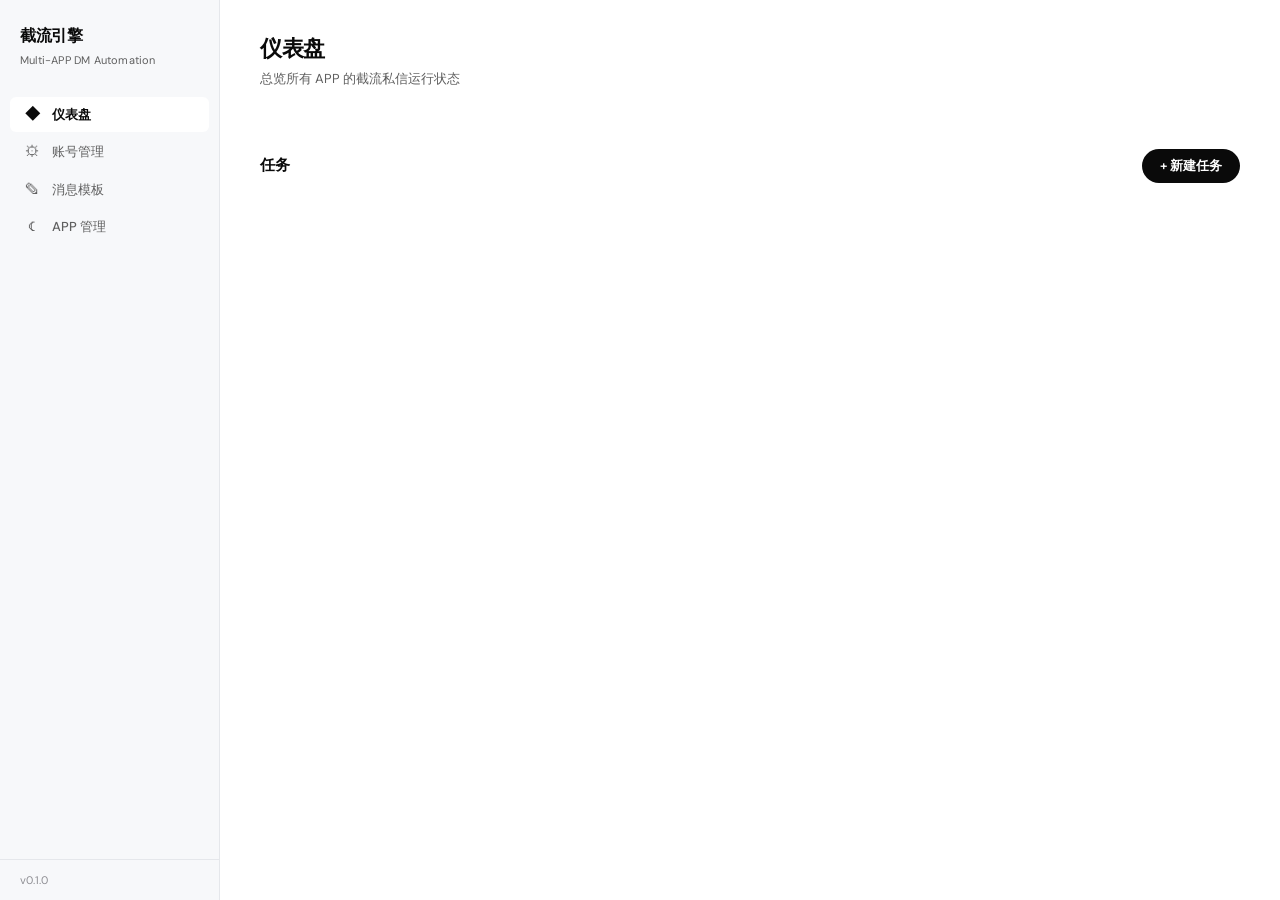
==== commit fe0656a8: "feat: add APP management — spec-driven plugin loading, API, and dashboard UI" ====
--- a/engine/static/index.html
+++ b/engine/static/index.html
@@ -330,6 +330,9 @@
     <a data-view="templates" onclick="switchView('templates')">
       <span class="nav-icon">&#9998;</span> 消息模板
     </a>
+    <a data-view="apps" onclick="switchView('apps')">
+      <span class="nav-icon">&#9790;</span> APP 管理
+    </a>
   </div>
   <div class="sidebar-footer">v0.1.0</div>
 </div>
@@ -386,6 +389,20 @@
     </div>
   </div>
 
+  <!-- ═══ Apps View ═══ -->
+  <div class="view" id="view-apps">
+    <div class="page-hd">
+      <h2>APP 管理</h2>
+      <p>管理已接入的 APP，支持通过 api_spec.json 快速注册新 APP</p>
+    </div>
+
+    <div class="section-hd">
+      <h3>已接入 APP</h3>
+      <button class="btn btn-primary" onclick="showAddAppModal()">+ 接入新 APP</button>
+    </div>
+    <div class="task-list" id="appList"></div>
+  </div>
+
   <!-- ═══ Templates View ═══ -->
   <div class="view" id="view-templates">
     <div class="page-hd">
@@ -464,6 +481,26 @@
   </div>
 </div>
 
+<!-- Add App Modal -->
+<div class="modal-overlay" id="addAppModal">
+  <div class="modal" style="width:520px">
+    <h3>接入新 APP</h3>
+    <div class="form-group">
+      <label>APP 名称</label>
+      <input id="addAppName" placeholder="例如: weixin, douyin">
+    </div>
+    <div class="form-group">
+      <label>api_spec.json 内容</label>
+      <textarea id="addAppSpec" style="min-height:180px;font-family:'SF Mono',Consolas,monospace;font-size:12px" placeholder="粘贴 api_spec.json 内容..."></textarea>
+    </div>
+    <p style="font-size:11px;color:#8e8e93;margin-bottom:12px">从逆向工具箱获取 api_spec.json 内容，粘贴到上方即可。支持 {token}、{uid} 等模板变量。</p>
+    <div class="modal-actions">
+      <button class="btn btn-ghost" onclick="closeModal('addAppModal')">取消</button>
+      <button class="btn btn-primary" onclick="registerApp()">注册 APP</button>
+    </div>
+  </div>
+</div>
+
 <div class="toast-container" id="toasts"></div>
 
 <script>
@@ -481,6 +518,7 @@
 
   if (view === 'accounts') { loadApps(); renderAccounts(); }
   if (view === 'templates') { loadTplApps(); renderTemplates(); }
+  if (view === 'apps') { loadAppsList(); }
   if (view === 'dashboard') refresh();
 }
 
@@ -738,6 +776,68 @@
   return s.replace(/&/g, '&amp;').replace(/</g, '&lt;').replace(/>/g, '&gt;');
 }
 
+// ── APP Management ──
+async function loadAppsList() {
+  const r = await fetch(API + '/apps');
+  const apps = await r.json();
+  const div = document.getElementById('appList');
+  if (apps.length === 0) {
+    div.innerHTML = `<div class="empty-state"><div class="empty-icon">&#9790;</div><p>暂无接入的 APP</p></div>`;
+    return;
+  }
+  div.innerHTML = apps.map(a => `
+    <div class="task-card">
+      <div class="tc-top">
+        <div class="tc-app">
+          <div class="app-avatar">&#x1F4F1;</div>
+          <div>
+            <div class="app-name">${escapeHtml(a.name)}</div>
+            <div class="task-id">${a.type === 'plugin' ? '自定义插件' : 'Spec 驱动'}</div>
+          </div>
+        </div>
+        <span class="tc-status done">${a.has_plugin ? 'Active' : 'Registered'}</span>
+      </div>
+      <div class="tc-actions">
+        ${a.type === 'spec' ? `<button class="btn btn-sm btn-danger" onclick="removeApp('${escapeHtml(a.name)}')">移除</button>` : ''}
+      </div>
+    </div>
+  `).join('');
+}
+
+function showAddAppModal() {
+  document.getElementById('addAppName').value = '';
+  document.getElementById('addAppSpec').value = '';
+  document.getElementById('addAppModal').classList.add('show');
+}
+
+async function registerApp() {
+  const app_name = document.getElementById('addAppName').value.trim();
+  const specText = document.getElementById('addAppSpec').value.trim();
+  if (!app_name) { toast('请输入 APP 名称', 'error'); return; }
+  if (!specText) { toast('请粘贴 api_spec.json 内容', 'error'); return; }
+  try {
+    const spec = JSON.parse(specText);
+    await fetch(API + '/apps', {
+      method: 'POST', headers: {'Content-Type': 'application/json'},
+      body: JSON.stringify({app_name, spec})
+    });
+    closeModal('addAppModal');
+    toast('APP 已注册', 'success');
+    loadAppsList();
+    loadApps(); // refresh account/task selectors
+    loadTplApps();
+  } catch (e) {
+    toast('JSON 格式错误: ' + e.message, 'error');
+  }
+}
+
+async function removeApp(app_name) {
+  await fetch(API + '/apps/' + app_name, {method: 'DELETE'});
+  toast('APP 已移除', 'success');
+  loadAppsList();
+  loadApps();
+}
+
 // ── Init ──
 loadApps();
 refresh();
